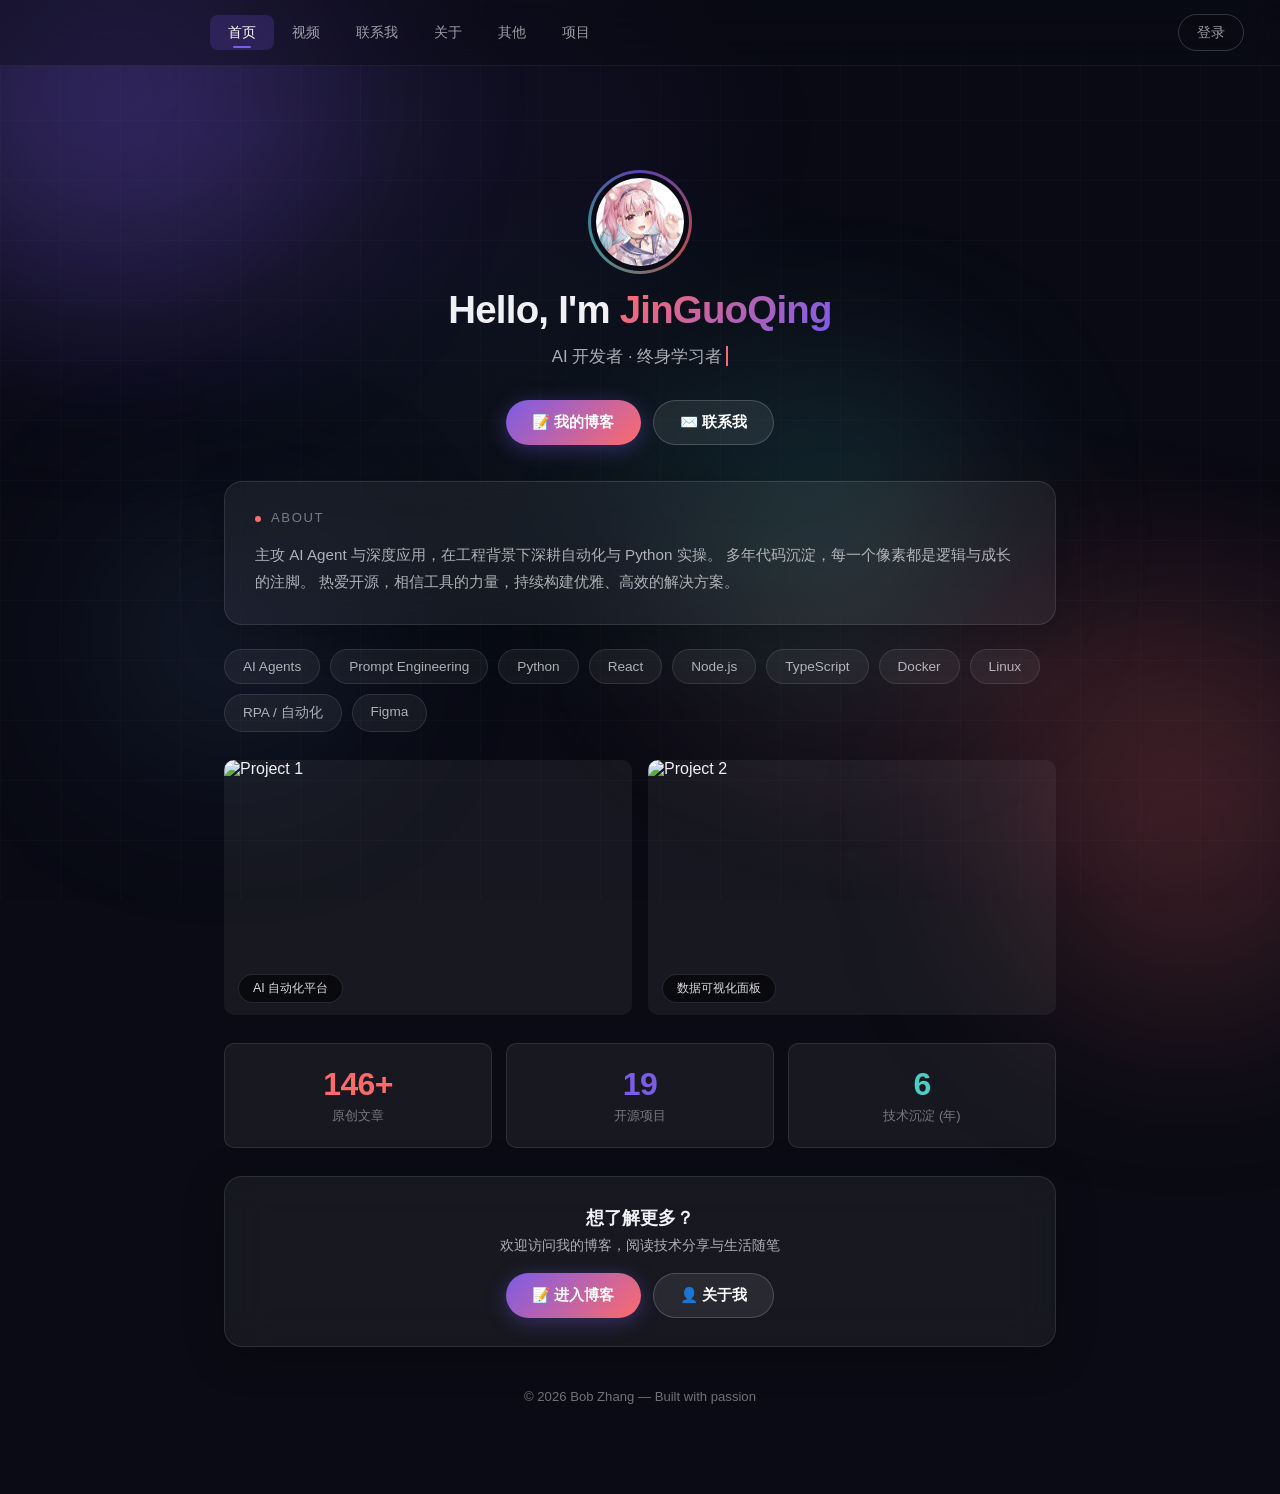
==== code.html @ 22fb8794 "Add files via upload" ====
<!DOCTYPE html>
<html lang="zh-CN">

<head>
  <meta charset="UTF-8">
  <meta name="viewport" content="width=device-width, initial-scale=1.0">
  <title>金国庆的 | 个人主页</title>
  <link rel="shortcut icon" href="favicon.ico" />
  <style>
    /* ===== Reset ===== */
    *,
    *::before,
    *::after {
      margin: 0;
      padding: 0;
      box-sizing: border-box
    }

    :root {
      --coral: #ff6b6b;
      --coral-glow: rgba(255, 107, 107, .35);
      --purple: #7c5ce7;
      --purple-glow: rgba(124, 92, 231, .35);
      --teal: #4ecdc4;
      --teal-glow: rgba(78, 205, 196, .25);
      --blue: #5b9bd5;
      --text: #f0f0f5;
      --text2: rgba(240, 240, 245, .7);
      --text3: rgba(240, 240, 245, .45);
      --glass: rgba(255, 255, 255, .055);
      --glass-hover: rgba(255, 255, 255, .09);
      --glass-border: rgba(255, 255, 255, .1);
      --radius: 18px;
      --radius-sm: 10px;
      --font: "Segoe UI", -apple-system, BlinkMacSystemFont, "PingFang SC", "Microsoft YaHei", sans-serif;
      --ease: cubic-bezier(.4, 0, .2, 1);
    }

    body {
      font-family: var(--font);
      background: #0a0b14;
      color: var(--text);
      min-height: 100vh;
      overflow-x: hidden;
      -webkit-font-smoothing: antialiased;
    }

    /* ===== Random Background Image ===== */
    #bg-image {
      position: fixed;
      inset: 0;
      z-index: -2;
      pointer-events: none;
      background-size: cover;
      background-position: center;
      background-repeat: no-repeat;
      filter: blur(8px);
      opacity: 0.4;
      transition: opacity 1.2s ease;
    }

    #bg-frost {
      position: fixed;
      inset: 0;
      z-index: -1;
      pointer-events: none;
      background: rgba(10, 11, 20, 0.55);
      backdrop-filter: blur(4px);
      -webkit-backdrop-filter: blur(4px);
    }

    /* ===== Background Layer ===== */
    .bg-layer {
      position: fixed;
      inset: 0;
      z-index: 0;
      pointer-events: none;
      background:
        radial-gradient(ellipse 80% 60% at 20% 15%, rgba(124, 92, 231, .12) 0%, transparent 55%),
        radial-gradient(ellipse 70% 50% at 80% 75%, rgba(255, 107, 107, .10) 0%, transparent 55%),
        radial-gradient(ellipse 60% 50% at 50% 50%, rgba(78, 205, 196, .06) 0%, transparent 60%);
    }

    /* Subtle grid overlay */
    .grid-overlay {
      position: fixed;
      inset: 0;
      z-index: 0;
      pointer-events: none;
      opacity: .035;
      background-image:
        linear-gradient(rgba(255, 255, 255, .5) 1px, transparent 1px),
        linear-gradient(90deg, rgba(255, 255, 255, .5) 1px, transparent 1px);
      background-size: 60px 60px;
    }

    /* ===== Floating Orbs ===== */
    .orb {
      position: fixed;
      border-radius: 50%;
      filter: blur(100px);
      pointer-events: none;
      z-index: 0;
      will-change: transform;
    }

    .orb-1 {
      width: 420px;
      height: 420px;
      background: rgba(124, 92, 231, .28);
      top: -120px;
      left: -100px;
      animation: orbFloat1 22s var(--ease) infinite;
    }

    .orb-2 {
      width: 340px;
      height: 340px;
      background: rgba(255, 107, 107, .22);
      bottom: -100px;
      right: -80px;
      animation: orbFloat2 18s var(--ease) infinite;
    }

    .orb-3 {
      width: 260px;
      height: 260px;
      background: rgba(78, 205, 196, .18);
      top: 45%;
      left: 55%;
      animation: orbFloat3 20s var(--ease) infinite;
    }

    .orb-4 {
      width: 200px;
      height: 200px;
      background: rgba(91, 155, 213, .2);
      top: 60%;
      left: 10%;
      animation: orbFloat4 16s var(--ease) infinite;
    }

    @keyframes orbFloat1 {

      0%,
      100% {
        transform: translate(0, 0) scale(1)
      }

      25% {
        transform: translate(80px, 60px) scale(1.15)
      }

      50% {
        transform: translate(30px, -30px) scale(.9)
      }

      75% {
        transform: translate(-40px, 40px) scale(1.1)
      }
    }

    @keyframes orbFloat2 {

      0%,
      100% {
        transform: translate(0, 0) scale(1)
      }

      33% {
        transform: translate(-60px, -50px) scale(1.12)
      }

      66% {
        transform: translate(40px, 30px) scale(.88)
      }
    }

    @keyframes orbFloat3 {

      0%,
      100% {
        transform: translate(0, 0) scale(1)
      }

      25% {
        transform: translate(-50px, 40px) scale(1.08)
      }

      50% {
        transform: translate(60px, -20px) scale(.92)
      }

      75% {
        transform: translate(-30px, -50px) scale(1.14)
      }
    }

    @keyframes orbFloat4 {

      0%,
      100% {
        transform: translate(0, 0) scale(1)
      }

      50% {
        transform: translate(70px, -40px) scale(1.2)
      }
    }

    /* ===== Mouse Glow ===== */
    .mouse-glow {
      position: fixed;
      z-index: 0;
      pointer-events: none;
      width: 300px;
      height: 300px;
      border-radius: 50%;
      background: radial-gradient(circle, rgba(124, 92, 231, .1) 0%, transparent 70%);
      transform: translate(-50%, -50%);
      transition: opacity .6s;
      opacity: 0;
    }

    /* ===== Navbar ===== */
    .navbar {
      position: fixed;
      top: 0;
      left: 0;
      right: 0;
      z-index: 100;
      padding: 14px 0;
      background: rgba(10, 11, 20, 0.4);
      backdrop-filter: blur(16px);
      -webkit-backdrop-filter: blur(16px);
      border-bottom: 1px solid rgba(255, 255, 255, .06);
      transition: background .35s var(--ease), box-shadow .35s var(--ease);
      opacity: 0;
      transform: translateY(-20px);
      animation: navSlideIn .7s .25s var(--ease) forwards;
    }

    .navbar.scrolled {
      background: rgba(10, 11, 20, 0.78);
      box-shadow: 0 4px 28px rgba(0, 0, 0, .3);
    }

    @keyframes navSlideIn {
      to {
        opacity: 1;
        transform: translateY(0);
      }
    }

    .navbar-inner {
      display: flex;
      align-items: center;
      gap: 0;
      max-width: 82%;
      margin-left: auto;
      margin-right: 28px;
      padding: 0 8px;
    }

    .nav-item {
      position: relative;
      padding: 8px 18px;
      font-size: .9rem;
      font-weight: 500;
      color: rgba(255, 255, 255, .6);
      text-decoration: none;
      border-radius: 8px;
      transition: color .3s, background .3s;
      white-space: nowrap;
      cursor: pointer;
      background: none;
      border: none;
      font-family: var(--font);
    }

    .nav-item:hover {
      color: #fff;
      background: rgba(255, 255, 255, .07);
    }

    .nav-item.active {
      color: #fff;
      background: rgba(124, 92, 231, .2);
    }

    .nav-item.active::after {
      content: '';
      position: absolute;
      bottom: 2px;
      left: 50%;
      transform: translateX(-50%);
      width: 18px;
      height: 2px;
      border-radius: 1px;
      background: var(--purple);
    }

    /* 登录项靠最右 */
    .nav-auth {
      --nav-motion-scale: .70;
      position: relative;
      margin-left: auto;
    }

    .nav-login {
      margin-left: 0;
      padding: 8px 18px;
      border: 1px solid rgba(255, 255, 255, .18);
      border-radius: 22px;
      display: inline-flex;
      align-items: center;
      gap: 10px;
    }

    .nav-login-avatar {
      width: 22px;
      height: 22px;
      border-radius: 50%;
      display: none;
      place-items: center;
      font-size: .72rem;
      font-weight: 700;
      color: #fff;
      background: linear-gradient(135deg, var(--purple), var(--coral));
      box-shadow: 0 4px 14px rgba(124, 92, 231, .24);
      flex-shrink: 0;
    }

    .nav-login-text {
      display: inline-block;
      max-width: 110px;
      overflow: hidden;
      text-overflow: ellipsis;
      white-space: nowrap;
    }

    .nav-auth.logged-in .nav-login-avatar {
      display: grid;
    }

    .nav-auth.logged-in .nav-login {
      border-color: rgba(124, 92, 231, .34);
      background: rgba(124, 92, 231, .12);
    }

    .nav-login:hover {
      border-color: rgba(255, 255, 255, .35);
      background: rgba(255, 255, 255, .09);
    }

    .nav-login.active {
      border-color: var(--purple);
      background: rgba(124, 92, 231, .2);
    }

    .nav-login.active::after {
      display: none;
    }

    .nav-user-menu {
      position: absolute;
      top: calc(100% + 12px);
      right: 0;
      width: 260px;
      padding: 12px;
      border-radius: 20px;
      background:
        linear-gradient(135deg, rgba(255, 255, 255, .08), rgba(255, 255, 255, .03)),
        rgba(10, 11, 20, .9);
      backdrop-filter: blur(20px);
      -webkit-backdrop-filter: blur(20px);
      border: 1px solid rgba(255, 255, 255, .10);
      box-shadow: 0 18px 44px rgba(0, 0, 0, .34);
      opacity: 0;
      visibility: hidden;
      transform: translateY(10px) scale(.97);
      transition: opacity .28s var(--ease), transform .28s var(--ease), visibility .28s var(--ease);
      pointer-events: none;
    }

    .nav-auth.menu-open .nav-user-menu {
      opacity: 1;
      visibility: visible;
      transform: translateY(0) scale(1);
      pointer-events: auto;
    }

    .nav-user-card {
      display: flex;
      align-items: center;
      gap: 12px;
      padding: 12px;
      margin-bottom: 10px;
      border-radius: 16px;
      background: rgba(255, 255, 255, .04);
      border: 1px solid rgba(255, 255, 255, .06);
    }

    .nav-user-card-avatar {
      width: 44px;
      height: 44px;
      border-radius: 14px;
      display: grid;
      place-items: center;
      font-size: .95rem;
      font-weight: 700;
      color: #fff;
      background: linear-gradient(135deg, var(--purple), var(--coral));
      box-shadow: 0 8px 20px rgba(124, 92, 231, .24);
      flex-shrink: 0;
    }

    .nav-user-card-meta {
      min-width: 0;
      display: flex;
      flex-direction: column;
      gap: 2px;
    }

    .nav-user-card-meta strong {
      font-size: .92rem;
      color: #fff;
      overflow: hidden;
      text-overflow: ellipsis;
      white-space: nowrap;
    }

    .nav-user-card-meta span {
      font-size: .76rem;
      color: var(--text3);
    }

    .nav-user-action {
      width: 100%;
      border: 1px solid rgba(255, 255, 255, .08);
      background: rgba(255, 255, 255, .04);
      color: var(--text2);
      border-radius: 14px;
      padding: 11px 12px;
      text-align: left;
      cursor: pointer;
      transition: all .26s var(--ease);
      font-family: var(--font);
      font-size: .86rem;
    }

    .nav-user-action+.nav-user-action {
      margin-top: 8px;
    }

    .nav-user-action:hover {
      background: rgba(255, 255, 255, .08);
      color: #fff;
      transform: translateY(-1px);
    }

    .nav-user-action.danger:hover {
      border-color: rgba(255, 107, 107, .24);
      box-shadow: 0 8px 18px rgba(255, 107, 107, .12);
    }

    /* 移动端导航 */
    @media (max-width: 700px) {
      .navbar-inner {
        max-width: 96%;
        margin-right: 8px;
        gap: 0;
        justify-content: flex-end;
      }

      .nav-item {
        padding: 6px 10px;
        font-size: .78rem;
        border-radius: 6px;
      }

      .nav-auth {
        margin-left: auto;
      }

      .nav-login {
        padding: 6px 12px;
        gap: 8px;
      }

      .nav-login-text {
        max-width: 72px;
      }

      .nav-user-menu {
        width: min(240px, calc(100vw - 24px));
        right: 0;
      }

      .nav-user-card-avatar {
        width: 40px;
        height: 40px;
      }
    }

    .login-overlay {
      position: fixed;
      inset: 0;
      z-index: 220;
      display: flex;
      align-items: center;
      justify-content: center;
      padding: 24px;
      background: rgba(5, 7, 18, .42);
      backdrop-filter: blur(8px);
      -webkit-backdrop-filter: blur(8px);
      opacity: 0;
      visibility: hidden;
      transition: opacity .35s var(--ease), visibility .35s var(--ease);
    }

    .login-overlay.show {
      opacity: 1;
      visibility: visible;
    }

    .login-modal {
      position: absolute;
      top: 110px;
      left: 50%;
      width: min(460px, calc(100vw - 32px));
      background:
        linear-gradient(135deg, rgba(255, 255, 255, .10), rgba(255, 255, 255, .04)),
        rgba(10, 11, 20, .72);
      backdrop-filter: blur(24px) saturate(140%);
      -webkit-backdrop-filter: blur(24px) saturate(140%);
      border: 1px solid rgba(255, 255, 255, .12);
      border-radius: 24px;
      box-shadow:
        0 28px 80px rgba(0, 0, 0, .46),
        0 0 0 1px rgba(124, 92, 231, .10),
        inset 0 1px 0 rgba(255, 255, 255, .10);
      overflow: hidden;
      transform: translate(-50%, -10px) scale(.94);
      opacity: 0;
      transition: transform .42s var(--ease), opacity .42s var(--ease), box-shadow .35s var(--ease);
      will-change: transform, left, top;
      user-select: none;
    }

    .login-overlay.show .login-modal {
      transform: translate(-50%, 0) scale(1);
      opacity: 1;
    }

    .login-modal::before,
    .login-modal::after {
      content: '';
      position: absolute;
      border-radius: 50%;
      filter: blur(34px);
      pointer-events: none;
      opacity: .75;
    }

    .login-modal::before {
      width: 150px;
      height: 150px;
      top: -50px;
      right: -30px;
      background: rgba(124, 92, 231, .20);
    }

    .login-modal::after {
      width: 120px;
      height: 120px;
      bottom: -40px;
      left: -20px;
      background: rgba(255, 107, 107, .16);
    }

    .login-modal.dragging {
      transition: none;
      box-shadow:
        0 34px 90px rgba(0, 0, 0, .56),
        0 0 0 1px rgba(124, 92, 231, .18),
        inset 0 1px 0 rgba(255, 255, 255, .12);
    }

    .login-header {
      position: relative;
      z-index: 1;
      display: flex;
      align-items: center;
      justify-content: space-between;
      gap: 14px;
      padding: 18px 20px 14px;
      cursor: move;
      border-bottom: 1px solid rgba(255, 255, 255, .07);
      background: linear-gradient(180deg, rgba(255, 255, 255, .04), rgba(255, 255, 255, 0));
    }

    .login-title-wrap {
      display: flex;
      align-items: center;
      gap: 12px;
      min-width: 0;
    }

    .login-logo {
      width: 42px;
      height: 42px;
      border-radius: 14px;
      display: grid;
      place-items: center;
      font-size: 1.1rem;
      background: linear-gradient(135deg, rgba(124, 92, 231, .95), rgba(255, 107, 107, .95));
      box-shadow: 0 8px 22px rgba(124, 92, 231, .28);
      flex-shrink: 0;
    }

    .login-title h3 {
      font-size: 1.05rem;
      font-weight: 700;
      color: var(--text);
      margin-bottom: 2px;
    }

    .login-title p {
      font-size: .78rem;
      color: var(--text3);
      letter-spacing: .02em;
    }

    .login-actions {
      display: flex;
      align-items: center;
      gap: 8px;
      flex-shrink: 0;
    }

    .login-mini,
    .login-close {
      width: 34px;
      height: 34px;
      border-radius: 12px;
      border: 1px solid rgba(255, 255, 255, .08);
      background: rgba(255, 255, 255, .05);
      color: var(--text2);
      display: grid;
      place-items: center;
      cursor: pointer;
      transition: all .28s var(--ease);
      font-size: 1rem;
    }

    .login-mini:hover,
    .login-close:hover {
      background: rgba(255, 255, 255, .10);
      color: #fff;
      transform: translateY(-1px);
    }

    .login-close:hover {
      border-color: rgba(255, 107, 107, .35);
      box-shadow: 0 0 0 4px rgba(255, 107, 107, .08);
    }

    .login-body {
      position: relative;
      z-index: 1;
      padding: 20px;
      user-select: text;
    }

    .login-tabs {
      display: grid;
      grid-template-columns: 1fr 1fr;
      gap: 8px;
      background: rgba(255, 255, 255, .04);
      padding: 6px;
      border: 1px solid rgba(255, 255, 255, .06);
      border-radius: 16px;
      margin-bottom: 18px;
    }

    .login-tab {
      border: none;
      background: transparent;
      color: var(--text3);
      padding: 11px 12px;
      border-radius: 12px;
      font-size: .9rem;
      font-weight: 600;
      cursor: pointer;
      transition: all .28s var(--ease);
      font-family: var(--font);
    }

    .login-tab:hover {
      color: var(--text);
      background: rgba(255, 255, 255, .04);
    }

    .login-tab.active {
      color: #fff;
      background: linear-gradient(135deg, rgba(124, 92, 231, .55), rgba(255, 107, 107, .42));
      box-shadow: 0 8px 18px rgba(124, 92, 231, .18);
    }

    .login-panel {
      display: none;
      animation: loginPanelIn .28s var(--ease);
    }

    .login-panel.active {
      display: block;
    }

    @keyframes loginPanelIn {
      from {
        opacity: 0;
        transform: translateY(8px);
      }

      to {
        opacity: 1;
        transform: translateY(0);
      }
    }

    .login-field {
      margin-bottom: 14px;
    }

    .login-field label {
      display: flex;
      align-items: center;
      justify-content: space-between;
      margin-bottom: 8px;
      font-size: .82rem;
      color: var(--text2);
    }

    .login-field small {
      color: var(--text3);
      font-size: .74rem;
    }

    .login-input-wrap {
      position: relative;
    }

    .login-input {
      width: 100%;
      height: 48px;
      border-radius: 14px;
      border: 1px solid rgba(255, 255, 255, .08);
      background: rgba(255, 255, 255, .05);
      color: #fff;
      padding: 0 16px;
      outline: none;
      transition: border-color .28s var(--ease), box-shadow .28s var(--ease), background .28s var(--ease), transform .28s var(--ease);
      font-size: .95rem;
    }

    .password-toggle {
      position: absolute;
      top: 50%;
      right: 10px;
      transform: translateY(-50%);
      width: 34px;
      height: 34px;
      border: 1px solid rgba(255, 255, 255, .06);
      border-radius: 10px;
      background: rgba(255, 255, 255, .04);
      color: var(--text2);
      cursor: pointer;
      transition: all .24s var(--ease);
      font-size: .92rem;
    }

    .password-toggle:hover {
      color: #fff;
      background: rgba(255, 255, 255, .08);
    }

    .password-toggle.active {
      border-color: rgba(124, 92, 231, .35);
      color: #fff;
      box-shadow: 0 0 0 4px rgba(124, 92, 231, .08);
    }

    .login-submit.is-loading,
    .verify-btn.is-loading {
      opacity: .78;
      cursor: wait;
      pointer-events: none;
    }


    .login-input:focus {
      border-color: rgba(124, 92, 231, .45);
      background: rgba(255, 255, 255, .08);
      box-shadow: 0 0 0 4px rgba(124, 92, 231, .10), 0 12px 30px rgba(124, 92, 231, .10);
      transform: translateY(-1px);
    }

    .login-field-row {
      display: grid;
      grid-template-columns: 1fr 118px;
      gap: 10px;
    }

    .verify-btn {
      height: 48px;
      border-radius: 14px;
      border: 1px solid rgba(78, 205, 196, .20);
      background: linear-gradient(135deg, rgba(78, 205, 196, .18), rgba(91, 155, 213, .12));
      color: #d9fffb;
      font-weight: 600;
      cursor: pointer;
      transition: all .28s var(--ease);
      font-family: var(--font);
    }

    .verify-btn:hover {
      transform: translateY(-1px);
      box-shadow: 0 10px 24px rgba(78, 205, 196, .14);
      border-color: rgba(78, 205, 196, .34);
    }

    .login-meta {
      display: flex;
      align-items: center;
      justify-content: space-between;
      gap: 12px;
      margin: 14px 0 18px;
      font-size: .82rem;
      color: var(--text3);
    }

    .login-check {
      display: inline-flex;
      align-items: center;
      gap: 8px;
      cursor: pointer;
      user-select: none;
    }

    .login-check input {
      accent-color: var(--purple);
    }

    .login-link {
      color: #c9c1ff;
      text-decoration: none;
      transition: color .28s var(--ease), opacity .28s var(--ease);
    }

    .login-link:hover {
      color: #fff;
      opacity: 1;
    }

    .login-submit {
      width: 100%;
      height: 50px;
      border: none;
      border-radius: 16px;
      color: #fff;
      font-size: .96rem;
      font-weight: 700;
      cursor: pointer;
      background: linear-gradient(135deg, var(--purple), var(--coral));
      box-shadow: 0 14px 34px rgba(124, 92, 231, .24);
      transition: transform .28s var(--ease), box-shadow .28s var(--ease), opacity .28s var(--ease);
      font-family: var(--font);
    }

    .login-submit:hover {
      transform: translateY(-2px);
      box-shadow: 0 20px 42px rgba(124, 92, 231, .34);
    }

    .login-submit:active {
      transform: translateY(0);
    }

    .login-footer {
      margin-top: 16px;
      display: flex;
      align-items: center;
      justify-content: center;
      gap: 8px;
      color: var(--text3);
      font-size: .78rem;
    }

    .social-dot {
      width: 8px;
      height: 8px;
      border-radius: 50%;
      background: linear-gradient(135deg, var(--teal), var(--purple));
      box-shadow: 0 0 10px rgba(124, 92, 231, .32);
    }

    .login-hint {
      margin-top: 14px;
      padding: 10px 12px;
      border-radius: 12px;
      background: rgba(255, 255, 255, .04);
      border: 1px solid rgba(255, 255, 255, .06);
      color: var(--text3);
      font-size: .76rem;
      line-height: 1.55;
    }

    .login-toast {
      position: absolute;
      left: 20px;
      right: 20px;
      bottom: 20px;
      padding: 12px 14px;
      border-radius: 14px;
      background: rgba(78, 205, 196, .14);
      border: 1px solid rgba(78, 205, 196, .20);
      color: #ddfffb;
      font-size: .82rem;
      opacity: 0;
      transform: translateY(10px);
      pointer-events: none;
      transition: opacity .28s var(--ease), transform .28s var(--ease);
    }

    .login-toast.show {
      opacity: 1;
      transform: translateY(0);
    }

    @media (max-width: 700px) {
      .login-overlay {
        padding: 16px;
      }

      .login-modal {
        width: min(430px, calc(100vw - 20px));
        top: 90px;
      }

      .login-header,
      .login-body {
        padding-left: 16px;
        padding-right: 16px;
      }

      .login-field-row {
        grid-template-columns: 1fr;
      }

      .password-toggle {
        right: 8px;
      }
    }

    .nav-auth[data-accent='coral'] .nav-login-avatar,
    .nav-auth[data-accent='coral'] .nav-user-card-avatar {
      background: linear-gradient(135deg, var(--coral), #ff9f6b);
      box-shadow: 0 6px 18px var(--coral-glow);
    }

    .nav-auth[data-accent='teal'] .nav-login-avatar,
    .nav-auth[data-accent='teal'] .nav-user-card-avatar {
      background: linear-gradient(135deg, var(--teal), var(--blue));
      box-shadow: 0 6px 18px var(--teal-glow);
    }

    .nav-login-avatar img,
    .nav-user-card-avatar img {
      width: 100%;
      height: 100%;
      object-fit: cover;
      border-radius: inherit;
      display: block;
    }

    .nav-auth.logged-in:hover .nav-login {
      transform: translateY(calc(-1px - 2px * var(--nav-motion-scale, .70)));
      box-shadow: 0 10px 24px rgba(124, 92, 231, .14);
    }

    .nav-auth.menu-open .nav-login {
      border-color: rgba(124, 92, 231, .4);
      background: rgba(124, 92, 231, .16);
    }

    .nav-user-motto {
      margin: 0 0 12px;
      padding: 10px 12px;
      border-radius: 14px;
      background: rgba(255, 255, 255, .04);
      border: 1px solid rgba(255, 255, 255, .05);
      color: var(--text2);
      font-size: .78rem;
      line-height: 1.6;
    }

    .nav-user-tags {
      display: flex;
      flex-wrap: wrap;
      gap: 8px;
      margin-bottom: 12px;
    }

    .nav-user-tag {
      display: inline-flex;
      align-items: center;
      gap: 6px;
      padding: 6px 10px;
      border-radius: 999px;
      border: 1px solid rgba(255, 255, 255, .08);
      background: rgba(255, 255, 255, .04);
      color: var(--text2);
      font-size: .74rem;
    }

    .nav-user-tag-live::before {
      content: '';
      width: 7px;
      height: 7px;
      border-radius: 50%;
      background: var(--teal);
      box-shadow: 0 0 0 4px rgba(78, 205, 196, .10);
    }

    .nav-user-actions {
      display: flex;
      flex-direction: column;
      gap: 8px;
    }

    .nav-user-action {
      margin-top: 0;
    }

    .nav-user-action-primary {
      background: linear-gradient(135deg, rgba(124, 92, 231, .26), rgba(255, 107, 107, .18));
      border-color: rgba(124, 92, 231, .24);
      color: #fff;
      box-shadow: 0 12px 28px rgba(124, 92, 231, .12);
    }

    .nav-user-action-primary:hover {
      box-shadow: 0 18px 34px rgba(124, 92, 231, .20);
    }

    .profile-overlay {
      position: fixed;
      inset: 0;
      z-index: 260;
      display: flex;
      align-items: center;
      justify-content: center;
      padding: 24px;
      background: rgba(5, 7, 18, .5);
      backdrop-filter: blur(10px);
      -webkit-backdrop-filter: blur(10px);
      opacity: 0;
      visibility: hidden;
      transition: opacity .35s var(--ease), visibility .35s var(--ease);
    }

    .profile-overlay.show {
      opacity: 1;
      visibility: visible;
    }

    .profile-modal {
      --accent-main: var(--purple);
      --accent-glow: rgba(124, 92, 231, .24);
      --motion-scale: .70;
      position: absolute;
      top: 96px;
      left: 50%;
      width: min(980px, calc(100vw - 32px));
      max-height: calc(100vh - 120px);
      overflow: hidden;
      background:
        linear-gradient(135deg, rgba(255, 255, 255, .10), rgba(255, 255, 255, .04)),
        rgba(10, 11, 20, .76);
      backdrop-filter: blur(26px) saturate(140%);
      -webkit-backdrop-filter: blur(26px) saturate(140%);
      border: 1px solid rgba(255, 255, 255, .12);
      border-radius: 28px;
      box-shadow:
        0 30px 90px rgba(0, 0, 0, .48),
        0 0 0 1px rgba(124, 92, 231, .10),
        inset 0 1px 0 rgba(255, 255, 255, .10);
      transform: translate(-50%, -10px) scale(.95);
      opacity: 0;
      transition: transform .42s var(--ease), opacity .42s var(--ease), box-shadow .35s var(--ease);
      will-change: transform, left, top;
      user-select: none;
    }

    .profile-modal::before,
    .profile-modal::after {
      content: '';
      position: absolute;
      border-radius: 50%;
      filter: blur(40px);
      opacity: .7;
      pointer-events: none;
    }

    .profile-modal::before {
      width: 180px;
      height: 180px;
      top: -60px;
      right: -30px;
      background: rgba(124, 92, 231, .20);
    }

    .profile-modal::after {
      width: 140px;
      height: 140px;
      bottom: -40px;
      left: -20px;
      background: rgba(255, 107, 107, .16);
    }

    .profile-overlay.show .profile-modal {
      transform: translate(-50%, 0) scale(1);
      opacity: 1;
    }

    .profile-modal.dragging {
      transition: none;
      box-shadow:
        0 38px 96px rgba(0, 0, 0, .56),
        0 0 0 1px rgba(124, 92, 231, .18),
        inset 0 1px 0 rgba(255, 255, 255, .12);
    }

    .profile-modal[data-accent='coral'] {
      --accent-main: var(--coral);
      --accent-glow: rgba(255, 107, 107, .26);
    }

    .profile-modal[data-accent='coral']::before {
      background: rgba(255, 107, 107, .24);
    }

    .profile-modal[data-accent='teal'] {
      --accent-main: var(--teal);
      --accent-glow: rgba(78, 205, 196, .26);
    }

    .profile-modal[data-accent='teal']::before {
      background: rgba(78, 205, 196, .24);
    }

    .profile-header {
      position: relative;
      z-index: 1;
      display: flex;
      align-items: center;
      justify-content: space-between;
      gap: 14px;
      padding: 20px 22px 16px;
      cursor: move;
      border-bottom: 1px solid rgba(255, 255, 255, .07);
      background: linear-gradient(180deg, rgba(255, 255, 255, .04), rgba(255, 255, 255, 0));
    }

    .profile-title-wrap {
      display: flex;
      align-items: center;
      gap: 12px;
      min-width: 0;
    }

    .profile-logo {
      width: 44px;
      height: 44px;
      border-radius: 16px;
      display: grid;
      place-items: center;
      font-size: 1.12rem;
      background: linear-gradient(135deg, var(--accent-main), var(--coral));
      box-shadow: 0 10px 26px var(--accent-glow);
      flex-shrink: 0;
    }

    .profile-title h3 {
      font-size: 1.08rem;
      font-weight: 700;
      color: #fff;
      margin-bottom: 2px;
    }

    .profile-title p {
      font-size: .78rem;
      color: var(--text3);
      letter-spacing: .02em;
    }

    .profile-actions-top {
      display: flex;
      align-items: center;
      gap: 8px;
    }

    .profile-top-btn {
      width: 36px;
      height: 36px;
      border-radius: 12px;
      border: 1px solid rgba(255, 255, 255, .08);
      background: rgba(255, 255, 255, .05);
      color: var(--text2);
      display: grid;
      place-items: center;
      cursor: pointer;
      transition: all .28s var(--ease);
      font-size: 1rem;
    }

    .profile-top-btn:hover {
      background: rgba(255, 255, 255, .10);
      color: #fff;
      transform: translateY(-1px);
    }

    .profile-top-btn-close:hover {
      border-color: rgba(255, 107, 107, .35);
      box-shadow: 0 0 0 4px rgba(255, 107, 107, .08);
    }

    .profile-body {
      position: relative;
      z-index: 1;
      display: grid;
      grid-template-columns: 290px minmax(0, 1fr);
      gap: 18px;
      padding: 22px;
      max-height: calc(100vh - 220px);
      overflow: auto;
    }

    .profile-sidebar {
      display: flex;
      flex-direction: column;
      gap: 14px;
    }

    .profile-hero-card {
      padding: 22px 20px;
      transition: transform .35s var(--ease), box-shadow .35s var(--ease), border-color .35s var(--ease);
    }

    .profile-hero-card:hover {
      transform: translateY(calc(-2px - 3px * var(--motion-scale, .70)));
      box-shadow: 0 16px 44px rgba(0, 0, 0, .34);
      border-color: rgba(255, 255, 255, .14);
    }

    .profile-avatar-stage {
      position: relative;
      width: 110px;
      height: 110px;
      margin: 0 auto 16px;
    }

    .profile-avatar-ring {
      position: absolute;
      inset: -8px;
      border-radius: 50%;
      background: conic-gradient(from 0deg, var(--accent-main), var(--coral), var(--teal), var(--accent-main));
      animation: ringSpin 8s linear infinite;
      opacity: .78;
    }

    .profile-avatar-ring::after {
      content: '';
      position: absolute;
      inset: 4px;
      border-radius: 50%;
      background: rgba(10, 11, 20, .82);
    }

    .profile-avatar-core {
      position: absolute;
      inset: 0;
      border-radius: 50%;
      display: grid;
      place-items: center;
      overflow: hidden;
      font-size: 1.8rem;
      font-weight: 800;
      color: #fff;
      background: linear-gradient(135deg, var(--accent-main), var(--coral));
      box-shadow: 0 18px 36px var(--accent-glow);
    }

    .profile-avatar-core.avatar-soft {
      background: radial-gradient(circle at 30% 30%, #fff, rgba(255, 255, 255, .4) 16%, var(--accent-main) 18%, rgba(91, 155, 213, .85) 100%);
      color: rgba(10, 11, 20, .84);
    }

    .profile-avatar-core.avatar-neon {
      background: linear-gradient(135deg, rgba(10, 11, 20, .8), rgba(36, 18, 72, .96));
      border: 1px solid rgba(255, 255, 255, .14);
      box-shadow: 0 0 0 2px rgba(124, 92, 231, .10), 0 0 28px var(--accent-glow), inset 0 0 20px rgba(255, 255, 255, .08);
      text-shadow: 0 0 18px rgba(255, 255, 255, .45);
    }

    .profile-avatar-core.avatar-mono {
      background: linear-gradient(135deg, rgba(255, 255, 255, .18), rgba(255, 255, 255, .04));
      border: 1px solid rgba(255, 255, 255, .16);
      color: #fff;
      box-shadow: 0 16px 30px rgba(255, 255, 255, .08);
    }

    .profile-avatar-core img {
      width: 100%;
      height: 100%;
      object-fit: cover;
      display: block;
    }

    .profile-hero-name {
      display: block;
      text-align: center;
      font-size: 1.12rem;
      color: #fff;
      margin-bottom: 6px;
    }

    .profile-hero-role {
      text-align: center;
      font-size: .88rem;
      color: var(--text2);
      margin-bottom: 10px;
    }

    .profile-hero-bio {
      color: var(--text2);
      font-size: .82rem;
      line-height: 1.65;
      text-align: center;
      margin-bottom: 14px;
      min-height: 54px;
    }

    .profile-hero-tags {
      display: flex;
      justify-content: center;
      flex-wrap: wrap;
      gap: 8px;
    }

    .profile-chip {
      display: inline-flex;
      align-items: center;
      gap: 6px;
      padding: 6px 12px;
      border-radius: 999px;
      border: 1px solid rgba(255, 255, 255, .08);
      background: rgba(255, 255, 255, .05);
      color: var(--text2);
      font-size: .76rem;
    }

    .profile-chip-live::before {
      content: '';
      width: 7px;
      height: 7px;
      border-radius: 50%;
      background: var(--teal);
      box-shadow: 0 0 0 4px rgba(78, 205, 196, .10);
    }

    .profile-sidebar-note {
      padding: 14px 16px;
      border-radius: 16px;
      border: 1px solid rgba(255, 255, 255, .06);
      background: rgba(255, 255, 255, .04);
      color: var(--text3);
      font-size: .76rem;
      line-height: 1.65;
    }

    .profile-main {
      min-width: 0;
    }

    .profile-tabs {
      display: grid;
      grid-template-columns: repeat(4, 1fr);
      gap: 8px;
      background: rgba(255, 255, 255, .04);
      padding: 6px;
      border: 1px solid rgba(255, 255, 255, .06);
      border-radius: 18px;
      margin-bottom: 18px;
    }

    .profile-tab {
      border: none;
      background: transparent;
      color: var(--text3);
      padding: 11px 12px;
      border-radius: 12px;
      font-size: .88rem;
      font-weight: 600;
      cursor: pointer;
      transition: all .28s var(--ease);
      font-family: var(--font);
    }

    .profile-tab:hover {
      color: #fff;
      background: rgba(255, 255, 255, .04);
    }

    .profile-tab.active {
      color: #fff;
      background: linear-gradient(135deg, var(--accent-main), rgba(255, 107, 107, .42));
      box-shadow: 0 10px 22px var(--accent-glow);
    }

    .profile-panel {
      display: none;
      animation: loginPanelIn .28s var(--ease);
      padding: 4px 2px 2px;
    }

    .profile-panel.active {
      display: block;
    }

    .profile-section-grid {
      display: grid;
      grid-template-columns: 1fr 1fr;
      gap: 14px;
    }

    .profile-field {
      margin-bottom: 14px;
    }

    .profile-field label {
      display: flex;
      align-items: center;
      justify-content: space-between;
      margin-bottom: 8px;
      font-size: .82rem;
      color: var(--text2);
    }

    .profile-field small {
      color: var(--text3);
      font-size: .74rem;
    }

    .profile-input,
    .profile-textarea,
    .profile-range {
      width: 100%;
    }

    .profile-input,
    .profile-textarea {
      border-radius: 14px;
      border: 1px solid rgba(255, 255, 255, .08);
      background: rgba(255, 255, 255, .05);
      color: #fff;
      padding: 0 16px;
      outline: none;
      transition: border-color .28s var(--ease), box-shadow .28s var(--ease), background .28s var(--ease), transform .28s var(--ease);
      font-size: .95rem;
      font-family: var(--font);
    }

    .profile-input {
      height: 48px;
    }

    .profile-textarea {
      min-height: 112px;
      resize: vertical;
      padding-top: 14px;
      padding-bottom: 14px;
      line-height: 1.65;
    }

    .profile-input:focus,
    .profile-textarea:focus {
      border-color: var(--accent-main);
      background: rgba(255, 255, 255, .08);
      box-shadow: 0 0 0 4px rgba(124, 92, 231, .10), 0 12px 30px rgba(124, 92, 231, .10);
      transform: translateY(-1px);
    }

    .profile-modal[data-accent='coral'] .profile-input:focus,
    .profile-modal[data-accent='coral'] .profile-textarea:focus {
      box-shadow: 0 0 0 4px rgba(255, 107, 107, .10), 0 12px 30px rgba(255, 107, 107, .10);
    }

    .profile-modal[data-accent='teal'] .profile-input:focus,
    .profile-modal[data-accent='teal'] .profile-textarea:focus {
      box-shadow: 0 0 0 4px rgba(78, 205, 196, .10), 0 12px 30px rgba(78, 205, 196, .10);
    }

    .profile-inline-actions {
      display: flex;
      justify-content: flex-end;
      margin-top: 4px;
    }

    .profile-cta-btn {
      position: relative;
      overflow: hidden;
      border: 1px solid rgba(255, 255, 255, .10);
      border-radius: 16px;
      padding: 12px 18px;
      font-family: var(--font);
      font-size: .9rem;
      font-weight: 700;
      color: #fff;
      background: rgba(255, 255, 255, .06);
      cursor: pointer;
      transition: transform .28s var(--ease), box-shadow .28s var(--ease), background .28s var(--ease), border-color .28s var(--ease), opacity .28s var(--ease);
    }

    .profile-cta-btn:hover {
      transform: translateY(-2px);
    }

    .profile-cta-primary {
      background: linear-gradient(135deg, var(--accent-main), var(--coral));
      border-color: transparent;
      box-shadow: 0 14px 34px var(--accent-glow);
    }

    .profile-cta-primary:hover {
      box-shadow: 0 20px 44px var(--accent-glow);
    }

    .profile-cta-ghost:hover {
      background: rgba(255, 255, 255, .10);
      border-color: rgba(255, 255, 255, .16);
    }

    .profile-cta-danger {
      background: linear-gradient(135deg, rgba(255, 107, 107, .24), rgba(255, 107, 107, .12));
      border-color: rgba(255, 107, 107, .26);
    }

    .profile-cta-danger:hover {
      box-shadow: 0 16px 34px rgba(255, 107, 107, .16);
    }

    .profile-cta-btn.is-loading {
      opacity: .8;
      pointer-events: none;
      cursor: wait;
    }

    .avatar-style-grid {
      display: grid;
      grid-template-columns: repeat(4, 1fr);
      gap: 12px;
    }

    .avatar-style-card {
      border: 1px solid rgba(255, 255, 255, .08);
      border-radius: 18px;
      background: rgba(255, 255, 255, .05);
      min-height: 126px;
      color: #fff;
      display: flex;
      flex-direction: column;
      align-items: center;
      justify-content: center;
      gap: 12px;
      cursor: pointer;
      transition: all .32s var(--ease);
      font-family: var(--font);
    }

    .avatar-style-card span {
      font-size: .78rem;
      color: var(--text3);
    }

    .avatar-style-card strong {
      width: 54px;
      height: 54px;
      border-radius: 18px;
      display: grid;
      place-items: center;
      font-size: 1rem;
      background: linear-gradient(135deg, var(--accent-main), var(--coral));
      box-shadow: 0 10px 20px var(--accent-glow);
    }

    .avatar-style-card[data-avatar-mode='soft'] strong {
      background: radial-gradient(circle at 30% 30%, #fff, rgba(255, 255, 255, .4) 16%, var(--accent-main) 18%, rgba(91, 155, 213, .85) 100%);
      color: rgba(10, 11, 20, .84);
    }

    .avatar-style-card[data-avatar-mode='neon'] strong {
      background: linear-gradient(135deg, rgba(10, 11, 20, .8), rgba(36, 18, 72, .96));
      border: 1px solid rgba(255, 255, 255, .14);
      text-shadow: 0 0 14px rgba(255, 255, 255, .45);
    }

    .avatar-style-card[data-avatar-mode='mono'] strong {
      background: linear-gradient(135deg, rgba(255, 255, 255, .18), rgba(255, 255, 255, .04));
      border: 1px solid rgba(255, 255, 255, .16);
    }

    .avatar-style-card:hover,
    .avatar-style-card.active {
      transform: translateY(calc(-2px - 3px * var(--motion-scale, .70)));
      border-color: var(--accent-main);
      box-shadow: 0 14px 34px var(--accent-glow);
      background: rgba(255, 255, 255, .08);
    }

    .profile-upload {
      display: flex;
      align-items: center;
      justify-content: space-between;
      gap: 12px;
      min-height: 56px;
      padding: 0 16px;
      border-radius: 14px;
      border: 1px dashed rgba(255, 255, 255, .16);
      background: rgba(255, 255, 255, .04);
      cursor: pointer;
      transition: all .28s var(--ease);
    }

    .profile-upload:hover {
      border-color: var(--accent-main);
      background: rgba(255, 255, 255, .07);
    }

    .profile-upload span {
      color: #fff;
      font-weight: 600;
    }

    .profile-upload small {
      color: var(--text3);
      font-size: .74rem;
    }

    .theme-swatch-row {
      display: grid;
      grid-template-columns: repeat(3, 1fr);
      gap: 12px;
    }

    .theme-swatch {
      border: 1px solid rgba(255, 255, 255, .08);
      border-radius: 18px;
      background: rgba(255, 255, 255, .05);
      padding: 14px 14px 12px;
      color: #fff;
      cursor: pointer;
      display: flex;
      flex-direction: column;
      gap: 10px;
      transition: all .32s var(--ease);
      font-family: var(--font);
      text-align: left;
    }

    .theme-swatch span {
      width: 100%;
      height: 46px;
      border-radius: 14px;
      display: block;
    }

    .theme-swatch strong {
      font-size: .84rem;
      font-weight: 600;
    }

    .theme-swatch[data-theme-accent='purple'] span {
      background: linear-gradient(135deg, var(--purple), var(--coral));
      box-shadow: 0 10px 22px var(--purple-glow);
    }

    .theme-swatch[data-theme-accent='coral'] span {
      background: linear-gradient(135deg, var(--coral), #ff9f6b);
      box-shadow: 0 10px 22px var(--coral-glow);
    }

    .theme-swatch[data-theme-accent='teal'] span {
      background: linear-gradient(135deg, var(--teal), var(--blue));
      box-shadow: 0 10px 22px var(--teal-glow);
    }

    .theme-swatch:hover,
    .theme-swatch.active {
      transform: translateY(calc(-2px - 3px * var(--motion-scale, .70)));
      border-color: var(--accent-main);
      box-shadow: 0 14px 34px var(--accent-glow);
      background: rgba(255, 255, 255, .08);
    }

    .profile-range {
      accent-color: var(--accent-main);
    }

    .profile-range-meta {
      display: flex;
      align-items: center;
      justify-content: space-between;
      margin-top: 8px;
      font-size: .78rem;
      color: var(--text3);
    }

    .profile-range-meta strong {
      color: #fff;
      font-size: .84rem;
    }

    .profile-security-card {
      display: flex;
      align-items: center;
      justify-content: space-between;
      gap: 16px;
      padding: 16px 18px;
      border-radius: 18px;
      border: 1px solid rgba(255, 255, 255, .08);
      background: rgba(255, 255, 255, .05);
      margin-bottom: 12px;
      transition: transform .28s var(--ease), box-shadow .28s var(--ease), border-color .28s var(--ease);
    }

    .profile-security-card:hover {
      transform: translateY(-2px);
      box-shadow: 0 16px 34px rgba(0, 0, 0, .18);
    }

    .profile-security-card strong {
      display: block;
      color: #fff;
      margin-bottom: 5px;
      font-size: .92rem;
    }

    .profile-security-card p {
      color: var(--text3);
      font-size: .78rem;
      line-height: 1.6;
    }

    .profile-security-card.danger {
      border-color: rgba(255, 107, 107, .16);
      background: linear-gradient(135deg, rgba(255, 107, 107, .08), rgba(255, 255, 255, .04));
    }

    .profile-toast {
      position: absolute;
      left: 22px;
      right: 22px;
      bottom: 22px;
      padding: 12px 14px;
      border-radius: 14px;
      background: rgba(78, 205, 196, .14);
      border: 1px solid rgba(78, 205, 196, .20);
      color: #ddfffb;
      font-size: .82rem;
      opacity: 0;
      transform: translateY(10px);
      pointer-events: none;
      transition: opacity .28s var(--ease), transform .28s var(--ease);
    }

    .profile-toast.show {
      opacity: 1;
      transform: translateY(0);
    }

    @media (max-width: 900px) {
      .profile-body {
        grid-template-columns: 1fr;
      }

      .avatar-style-grid {
        grid-template-columns: repeat(2, 1fr);
      }

      .profile-tabs {
        grid-template-columns: repeat(2, 1fr);
      }
    }

    @media (max-width: 700px) {
      .nav-user-menu {
        width: min(280px, calc(100vw - 24px));
      }

      .profile-overlay {
        padding: 14px;
      }

      .profile-modal {
        width: min(94vw, calc(100vw - 12px));
        top: 74px;
        max-height: calc(100vh - 90px);
      }

      .profile-header,
      .profile-body {
        padding-left: 16px;
        padding-right: 16px;
      }

      .profile-section-grid,
      .theme-swatch-row,
      .profile-tabs,
      .avatar-style-grid {
        grid-template-columns: 1fr;
      }

      .profile-security-card {
        flex-direction: column;
        align-items: flex-start;
      }

      .profile-inline-actions {
        justify-content: stretch;
      }

      .profile-inline-actions .profile-cta-btn {
        width: 100%;
      }
    }

    @media (prefers-reduced-motion: reduce) {

      .profile-modal,
      .profile-panel,
      .nav-user-menu,
      .profile-hero-card,
      .avatar-style-card,
      .theme-swatch,
      .profile-cta-btn {
        transition: none;
        animation: none;
      }
    }


    .profile-theme-flash {
      position: absolute;
      inset: -10%;
      background: radial-gradient(circle at var(--flash-x, 50%) var(--flash-y, 50%), color-mix(in srgb, var(--accent-main) 42%, white 0%) 0%, rgba(255, 255, 255, .12) 14%, rgba(255, 255, 255, 0) 58%);
      opacity: 0;
      pointer-events: none;
      transform: scale(.88);
      transition: opacity .42s var(--ease), transform .52s var(--ease);
      mix-blend-mode: screen;
      filter: blur(8px);
    }

    .profile-theme-flash.is-active {
      opacity: .95;
      transform: scale(1.05);
    }

    .profile-hero-card,
    .avatar-style-card,
    .theme-swatch,
    .profile-security-card {
      position: relative;
      transform-style: preserve-3d;
      will-change: transform, box-shadow;
      overflow: hidden;
    }

    .profile-hero-card::after,
    .avatar-style-card::after,
    .theme-swatch::after,
    .profile-security-card::after {
      content: '';
      position: absolute;
      inset: -30%;
      background: radial-gradient(circle at var(--sheen-x, 50%) var(--sheen-y, 50%), rgba(255, 255, 255, .26), rgba(255, 255, 255, .08) 18%, rgba(255, 255, 255, 0) 56%);
      opacity: 0;
      pointer-events: none;
      transition: opacity .28s var(--ease);
      transform: translateZ(24px);
      mix-blend-mode: screen;
    }

    .profile-hero-card.is-tilting::after,
    .avatar-style-card.is-tilting::after,
    .theme-swatch.is-tilting::after,
    .profile-security-card.is-tilting::after {
      opacity: calc(.18 + .52 * var(--motion-scale, .70));
    }

    .profile-hero-card>*,
    .avatar-style-card>*,
    .theme-swatch>*,
    .profile-security-card>* {
      position: relative;
      z-index: 1;
    }

    .profile-hero-card .profile-avatar-stage,
    .avatar-style-card strong,
    .theme-swatch span {
      transform: translateZ(28px);
    }

    .profile-upload-note {
      margin-top: 12px;
      padding: 10px 12px;
      border-radius: 12px;
      background: rgba(255, 255, 255, .04);
      border: 1px solid rgba(255, 255, 255, .06);
      color: var(--text3);
      font-size: .75rem;
      line-height: 1.6;
    }

    .avatar-cropper-overlay {
      position: fixed;
      inset: 0;
      z-index: 320;
      display: flex;
      align-items: center;
      justify-content: center;
      padding: 20px;
      background: rgba(5, 7, 18, .58);
      backdrop-filter: blur(10px);
      -webkit-backdrop-filter: blur(10px);
      opacity: 0;
      visibility: hidden;
      transition: opacity .35s var(--ease), visibility .35s var(--ease);
    }

    .avatar-cropper-overlay.show {
      opacity: 1;
      visibility: visible;
    }

    .avatar-cropper-modal {
      width: min(900px, calc(100vw - 28px));
      background:
        linear-gradient(135deg, rgba(255, 255, 255, .10), rgba(255, 255, 255, .04)),
        rgba(10, 11, 20, .82);
      border: 1px solid rgba(255, 255, 255, .12);
      border-radius: 28px;
      box-shadow: 0 34px 88px rgba(0, 0, 0, .48);
      backdrop-filter: blur(28px) saturate(140%);
      -webkit-backdrop-filter: blur(28px) saturate(140%);
      overflow: hidden;
      transform: translateY(14px) scale(.96);
      opacity: 0;
      transition: transform .42s var(--ease), opacity .42s var(--ease);
    }

    .avatar-cropper-overlay.show .avatar-cropper-modal {
      transform: translateY(0) scale(1);
      opacity: 1;
    }

    .avatar-cropper-header {
      display: flex;
      align-items: center;
      justify-content: space-between;
      gap: 14px;
      padding: 20px 22px 14px;
      border-bottom: 1px solid rgba(255, 255, 255, .07);
      background: linear-gradient(180deg, rgba(255, 255, 255, .04), rgba(255, 255, 255, 0));
    }

    .avatar-cropper-header h3 {
      color: #fff;
      font-size: 1.05rem;
      margin-bottom: 4px;
    }

    .avatar-cropper-header p {
      color: var(--text3);
      font-size: .78rem;
    }

    .avatar-cropper-close {
      width: 36px;
      height: 36px;
      border-radius: 12px;
      border: 1px solid rgba(255, 255, 255, .08);
      background: rgba(255, 255, 255, .05);
      color: var(--text2);
      cursor: pointer;
      transition: all .28s var(--ease);
      font-size: 1rem;
    }

    .avatar-cropper-close:hover {
      background: rgba(255, 255, 255, .10);
      color: #fff;
    }

    .avatar-cropper-body {
      display: grid;
      grid-template-columns: minmax(0, 1fr) 230px;
      gap: 18px;
      padding: 20px 22px 12px;
    }

    .avatar-cropper-stage {
      position: relative;
      aspect-ratio: 1 / 1;
      border-radius: 24px;
      background: radial-gradient(circle at top, rgba(255, 255, 255, .06), rgba(255, 255, 255, .02));
      border: 1px solid rgba(255, 255, 255, .08);
      overflow: hidden;
      touch-action: none;
      cursor: grab;
    }

    .avatar-cropper-stage.is-dragging {
      cursor: grabbing;
    }

    .avatar-cropper-canvas {
      width: 100%;
      height: 100%;
      display: block;
    }

    .avatar-cropper-mask {
      position: absolute;
      inset: 0;
      background:
        radial-gradient(circle at center, transparent 0 31%, rgba(10, 11, 20, .22) 31.5%, rgba(10, 11, 20, .70) 32%, rgba(10, 11, 20, .78) 100%);
      pointer-events: none;
    }

    .avatar-cropper-mask::after {
      content: '';
      position: absolute;
      top: 50%;
      left: 50%;
      width: 64%;
      height: 64%;
      transform: translate(-50%, -50%);
      border-radius: 50%;
      border: 2px solid rgba(255, 255, 255, .85);
      box-shadow: 0 0 0 999px rgba(0, 0, 0, .02);
    }

    .avatar-cropper-side {
      display: flex;
      flex-direction: column;
      gap: 14px;
    }

    .avatar-cropper-preview-wrap,
    .avatar-cropper-field,
    .avatar-cropper-tip {
      border-radius: 18px;
      border: 1px solid rgba(255, 255, 255, .08);
      background: rgba(255, 255, 255, .05);
      padding: 14px;
    }

    .avatar-cropper-preview-wrap span,
    .avatar-cropper-field label {
      display: block;
      color: var(--text2);
      font-size: .82rem;
      margin-bottom: 10px;
    }

    .avatar-cropper-preview {
      width: 120px;
      height: 120px;
      margin: 0 auto;
      border-radius: 50%;
      overflow: hidden;
      border: 2px solid rgba(255, 255, 255, .14);
      box-shadow: 0 18px 36px rgba(0, 0, 0, .26);
      background: linear-gradient(135deg, rgba(255, 255, 255, .16), rgba(255, 255, 255, .04));
    }

    .avatar-cropper-preview img {
      width: 100%;
      height: 100%;
      object-fit: cover;
      display: block;
    }

    .avatar-cropper-range {
      width: 100%;
      accent-color: var(--accent-main);
    }

    .avatar-cropper-tip {
      color: var(--text3);
      font-size: .76rem;
      line-height: 1.65;
    }

    .avatar-cropper-actions {
      display: flex;
      justify-content: flex-end;
      gap: 10px;
      padding: 0 22px 20px;
    }

    @media (max-width: 860px) {
      .avatar-cropper-body {
        grid-template-columns: 1fr;
      }
    }

    @media (max-width: 700px) {
      .avatar-cropper-overlay {
        padding: 14px;
      }

      .avatar-cropper-modal {
        width: min(96vw, calc(100vw - 8px));
      }

      .avatar-cropper-header,
      .avatar-cropper-body,
      .avatar-cropper-actions {
        padding-left: 16px;
        padding-right: 16px;
      }

      .avatar-cropper-actions {
        flex-direction: column;
      }

      .avatar-cropper-actions .profile-cta-btn {
        width: 100%;
      }
    }

    @media (prefers-reduced-motion: reduce) {

      .profile-theme-flash,
      .avatar-cropper-modal {
        transition: none;
      }
    }

    /* ===== Main Layout ===== */

    .page {
      position: relative;
      z-index: 1;
      max-width: 880px;
      margin: 0 auto;
      padding: 100px 24px 80px;
    }

    /* ===== Entrance Animation Classes ===== */
    .reveal {
      opacity: 0;
      transform: translateY(32px);
      transition: opacity .7s var(--ease), transform .7s var(--ease);
    }

    .reveal.visible {
      opacity: 1;
      transform: translateY(0);
    }

    .reveal-left {
      opacity: 0;
      transform: translateX(-40px);
      transition: opacity .7s var(--ease), transform .7s var(--ease);
    }

    .reveal-left.visible {
      opacity: 1;
      transform: translateX(0);
    }

    .reveal-right {
      opacity: 0;
      transform: translateX(40px);
      transition: opacity .7s var(--ease), transform .7s var(--ease);
    }

    .reveal-right.visible {
      opacity: 1;
      transform: translateX(0);
    }

    .reveal-scale {
      opacity: 0;
      transform: scale(.88);
      transition: opacity .6s var(--ease), transform .6s var(--ease);
    }

    .reveal-scale.visible {
      opacity: 1;
      transform: scale(1);
    }

    /* Cascade delays */
    .d1 {
      transition-delay: .05s
    }

    .d2 {
      transition-delay: .12s
    }

    .d3 {
      transition-delay: .19s
    }

    .d4 {
      transition-delay: .26s
    }

    .d5 {
      transition-delay: .33s
    }

    .d6 {
      transition-delay: .40s
    }

    .d7 {
      transition-delay: .47s
    }

    .d8 {
      transition-delay: .54s
    }

    /* ===== Glass Card ===== */
    .glass {
      background: var(--glass);
      backdrop-filter: blur(20px);
      -webkit-backdrop-filter: blur(20px);
      border: 1px solid var(--glass-border);
      border-radius: var(--radius);
      box-shadow: 0 8px 40px rgba(0, 0, 0, .25);
    }

    /* ===== Hero ===== */
    .hero {
      padding: 78px 0 36px;
      text-align: center;
    }

    .avatar-wrap {
      position: relative;
      display: inline-block;
      margin-bottom: 22px;
    }

    .avatar-ring {
      position: absolute;
      inset: -8px;
      border-radius: 50%;
      background: conic-gradient(from 0deg, var(--purple), var(--coral), var(--teal), var(--purple));
      animation: ringSpin 6s linear infinite;
      opacity: .7;
    }

    .avatar-ring::after {
      content: '';
      position: absolute;
      inset: 3px;
      border-radius: 50%;
      background: #0a0b14;
    }

    @keyframes ringSpin {
      to {
        transform: rotate(360deg)
      }
    }

    .avatar-inner {
      position: relative;
      z-index: 1;
      width: 88px;
      height: 88px;
      border-radius: 50%;
      overflow: hidden;
      background: linear-gradient(135deg, #667eea, #764ba2);
    }

    .avatar-inner img {
      width: 100%;
      height: 100%;
      object-fit: cover;
      display: block;
    }

    .hero h1 {
      font-size: 2.4rem;
      font-weight: 700;
      letter-spacing: -.02em;
      margin-bottom: 8px;
    }

    .hero h1 .gradient {
      background: linear-gradient(135deg, var(--coral), var(--purple), var(--teal));
      background-size: 200% 200%;
      -webkit-background-clip: text;
      -webkit-text-fill-color: transparent;
      background-clip: text;
      animation: gradShift 5s ease-in-out infinite;
    }

    @keyframes gradShift {

      0%,
      100% {
        background-position: 0% 50%
      }

      50% {
        background-position: 100% 50%
      }
    }

    .hero .tagline-wrap {
      min-height: 32px;
      display: flex;
      align-items: center;
      justify-content: center;
      gap: 4px;
      font-size: 1.05rem;
      color: var(--text2);
      margin-bottom: 28px;
    }

    .hero .cursor-blink {
      display: inline-block;
      width: 2px;
      height: 1.2em;
      background: var(--coral);
      animation: blink .8s step-end infinite;
      vertical-align: text-bottom;
    }

    @keyframes blink {
      50% {
        opacity: 0
      }
    }

    .hero-btns {
      display: flex;
      gap: 12px;
      justify-content: center;
      flex-wrap: wrap
    }

    /* ===== Buttons ===== */
    .btn {
      display: inline-flex;
      align-items: center;
      gap: 6px;
      padding: 12px 26px;
      border-radius: 28px;
      font-size: .92rem;
      font-weight: 600;
      border: none;
      cursor: pointer;
      color: #fff;
      text-decoration: none;
      transition: all .3s var(--ease);
      position: relative;
      overflow: hidden;
      font-family: var(--font);
    }

    .btn-ripple {
      position: absolute;
      border-radius: 50%;
      background: rgba(255, 255, 255, .35);
      transform: scale(0);
      animation: ripple .6s ease-out;
      pointer-events: none;
    }

    @keyframes ripple {
      to {
        transform: scale(4);
        opacity: 0
      }
    }

    .btn-primary {
      background: linear-gradient(135deg, var(--purple), var(--coral));
      box-shadow: 0 4px 20px var(--purple-glow);
    }

    .btn-primary:hover {
      transform: translateY(-2px);
      box-shadow: 0 6px 28px var(--purple-glow), 0 0 0 4px rgba(124, 92, 231, .15);
    }

    .btn-outline {
      background: rgba(255, 255, 255, .08);
      border: 1px solid rgba(255, 255, 255, .18);
    }

    .btn-outline:hover {
      background: rgba(255, 255, 255, .16);
      border-color: rgba(255, 255, 255, .3);
      transform: translateY(-2px);
    }

    /* ===== Section Title ===== */
    .sec-title {
      font-size: .82rem;
      text-transform: uppercase;
      letter-spacing: .12em;
      color: var(--text3);
      margin-bottom: 16px;
    }

    .sec-title::before {
      content: '';
      display: inline-block;
      width: 6px;
      height: 6px;
      border-radius: 50%;
      background: var(--coral);
      margin-right: 10px;
      vertical-align: middle;
    }

    /* ===== About Card ===== */
    .about-card {
      padding: 28px 30px;
      margin-bottom: 24px
    }

    .about-card p {
      color: var(--text2);
      line-height: 1.8;
      font-size: .95rem
    }

    /* ===== Skills Row ===== */
    .skills-row {
      display: flex;
      flex-wrap: wrap;
      gap: 10px;
      margin-bottom: 28px
    }

    .skill-badge {
      padding: 9px 18px;
      border-radius: 24px;
      font-size: .85rem;
      font-weight: 500;
      background: var(--glass);
      border: 1px solid var(--glass-border);
      color: var(--text2);
      cursor: default;
      transition: all .35s var(--ease);
    }

    .skill-badge:hover {
      transform: translateY(-3px);
      border-color: var(--purple);
      box-shadow: 0 6px 20px var(--purple-glow);
      color: #fff;
      background: var(--glass-hover);
    }

    /* ===== Gallery ===== */
    .gallery-grid {
      display: grid;
      grid-template-columns: 1fr 1fr;
      gap: 16px;
      margin-bottom: 28px
    }

    .gallery-card {
      position: relative;
      border-radius: var(--radius-sm);
      overflow: hidden;
      aspect-ratio: 16/10;
      background: var(--glass);
      cursor: pointer;
      transition: transform .45s var(--ease), box-shadow .45s var(--ease);
      transform-style: preserve-3d;
      perspective: 800px;
    }

    .gallery-card img {
      width: 100%;
      height: 100%;
      object-fit: cover;
      display: block;
      transition: transform .45s var(--ease);
    }

    .gallery-card:hover {
      box-shadow: 0 12px 40px rgba(0, 0, 0, .4)
    }

    .gallery-card:hover img {
      transform: scale(1.06)
    }

    .gallery-card .gallery-label {
      position: absolute;
      bottom: 12px;
      left: 14px;
      background: rgba(0, 0, 0, .55);
      backdrop-filter: blur(8px);
      padding: 5px 14px;
      border-radius: 16px;
      font-size: .78rem;
      color: rgba(255, 255, 255, .85);
      border: 1px solid rgba(255, 255, 255, .12);
    }

    /* ===== Stats Row ===== */
    .stats-row {
      display: grid;
      grid-template-columns: repeat(3, 1fr);
      gap: 14px;
      margin-bottom: 28px;
    }

    .stat-card {
      background: var(--glass);
      border: 1px solid var(--glass-border);
      border-radius: var(--radius-sm);
      padding: 22px 16px;
      text-align: center;
      transition: all .35s var(--ease);
    }

    .stat-card:hover {
      border-color: var(--teal);
      box-shadow: 0 6px 24px var(--teal-glow);
      transform: translateY(-3px);
    }

    .stat-num {
      font-size: 2rem;
      font-weight: 800;
      letter-spacing: -.02em;
      margin-bottom: 4px
    }

    .stat-num.accent-coral {
      color: var(--coral)
    }

    .stat-num.accent-purple {
      color: var(--purple)
    }

    .stat-num.accent-teal {
      color: var(--teal)
    }

    .stat-label {
      font-size: .82rem;
      color: var(--text3)
    }

    /* ===== CTA Card ===== */
    .cta-card {
      padding: 28px 30px;
      text-align: center;
      margin-bottom: 32px;
    }

    .cta-card h3 {
      font-size: 1.15rem;
      font-weight: 600;
      margin-bottom: 6px
    }

    .cta-card p {
      color: var(--text2);
      font-size: .9rem;
      margin-bottom: 18px
    }

    .cta-btns {
      display: flex;
      gap: 12px;
      justify-content: center;
      flex-wrap: wrap
    }

    /* ===== Footer ===== */
    .site-footer {
      text-align: center;
      padding: 10px 0;
      color: var(--text3);
      font-size: .82rem
    }

    /* ===== Particle Canvas ===== */
    #particle-canvas {
      position: fixed;
      inset: 0;
      z-index: 0;
      pointer-events: none;
      opacity: .5
    }

    /* ===== Responsive ===== */
    @media(max-width:700px) {
      .hero h1 {
        font-size: 1.6rem
      }

      .gallery-grid {
        grid-template-columns: 1fr
      }

      .stats-row {
        grid-template-columns: 1fr;
        gap: 10px
      }

      .hero {
        padding: 62px 0 28px
      }

      .skills-row {
        gap: 8px
      }

      .skill-badge {
        padding: 7px 14px;
        font-size: .8rem
      }
    }
  </style>
</head>

<body>

  <!-- ===== Navbar ===== -->
  <nav class="navbar" id="navbar">
    <div class="navbar-inner">
      <a href="code.html" class="nav-item active" data-nav="home">首页</a>
      <a href="video.html" class="nav-item" data-nav="video">视频</a>
      <a href="mailto:hello@example.com" class="nav-item" data-nav="contact">联系我</a>
      <a href="about.html" class="nav-item" data-nav="about">关于</a>
      <a href="#other" class="nav-item" data-nav="other">其他</a>
      <a href="#projects" class="nav-item" data-nav="projects">项目</a>
      <div class="nav-auth">
        <a href="#login" class="nav-item nav-login" data-nav="login">
          <span class="nav-login-avatar" id="navLoginAvatar">JG</span>
          <span class="nav-login-text" id="navLoginText">登录</span>
        </a>
        <div class="nav-user-menu" id="navUserMenu">
          <div class="nav-user-card">
            <div class="nav-user-card-avatar" id="navUserCardAvatar">JG</div>
            <div class="nav-user-card-meta">
              <strong id="navUserName">未登录</strong>
              <span id="navUserSub">点击登录后可进入控制台</span>
            </div>
          </div>
          <p class="nav-user-motto" id="navUserMotto">登录后可查看你的个人状态与偏好设置。</p>
          <div class="nav-user-tags">
            <span class="nav-user-tag nav-user-tag-live" id="navUserStatusTag">未登录</span>
            <span class="nav-user-tag" id="navUserThemeTag">默认主题</span>
          </div>
          <div class="nav-user-actions">
            <button class="nav-user-action nav-user-action-primary" type="button" id="navDashboardBtn"
              data-panel="profileBasicPanel">打开资料中心</button>
            <button class="nav-user-action" type="button" id="navProfileBtn"
              data-panel="profileThemePanel">主题与头像</button>
            <button class="nav-user-action danger" type="button" id="navLogoutBtn">退出登录</button>
          </div>
        </div>
      </div>
    </div>
  </nav>


  <!-- ===== Login Window ===== -->
  <div class="login-overlay" id="loginOverlay" aria-hidden="true">
    <div class="login-modal" id="loginModal" role="dialog" aria-modal="true" aria-labelledby="loginTitle">
      <div class="login-header" id="loginDragHandle">
        <div class="login-title-wrap">
          <div class="login-logo">✦</div>
          <div class="login-title">
            <h3 id="loginTitle">登录工作台</h3>
            <p>Glass Auth Panel · Ready for backend</p>
          </div>
        </div>
        <div class="login-actions">
          <button class="login-mini" type="button" id="loginMiniBtn" aria-label="最小化">—</button>
          <button class="login-close" type="button" id="loginCloseBtn" aria-label="关闭">✕</button>
        </div>
      </div>
      <div class="login-body">
        <div class="login-tabs" role="tablist" aria-label="登录方式切换">
          <button class="login-tab active" type="button" data-panel="passwordPanel" aria-selected="true">密码登录</button>
          <button class="login-tab" type="button" data-panel="quickPanel" aria-selected="false">快捷登录</button>
        </div>

        <div class="login-panel active" id="passwordPanel">
          <div class="login-field">
            <label for="loginAccount">账号 <small>邮箱 / 用户名</small></label>
            <div class="login-input-wrap">
              <input class="login-input" id="loginAccount" type="text" placeholder="请输入邮箱或用户名">
            </div>
          </div>
          <div class="login-field">
            <label for="loginPassword">密码 <small>后续可接后端鉴权</small></label>
            <div class="login-input-wrap">
              <input class="login-input" id="loginPassword" type="password" placeholder="请输入密码">
              <button class="password-toggle" type="button" id="passwordToggleBtn" aria-label="切换密码可见性">👁</button>
            </div>
          </div>
          <div class="login-meta">
            <label class="login-check"><input type="checkbox" id="rememberMeCheck" checked> 记住我</label>
            <a href="#" class="login-link">忘记密码？</a>
          </div>
          <button class="login-submit" type="button" id="loginSubmitBtn">进入控制台</button>
          <div class="login-hint" style="margin-top:10px;">
            演示账号：<strong>admin</strong> / 演示密码：<strong>123456</strong>
          </div>
        </div>

        <div class="login-panel" id="quickPanel">
          <div class="login-field">
            <label for="loginPhone">手机号 <small>验证码登录</small></label>
            <div class="login-input-wrap">
              <input class="login-input" id="loginPhone" type="tel" placeholder="请输入手机号">
            </div>
          </div>
          <div class="login-field">
            <label for="loginCode">验证码 <small>演示按钮</small></label>
            <div class="login-field-row">
              <input class="login-input" id="loginCode" type="text" placeholder="输入 6 位验证码">
              <button class="verify-btn" type="button" id="verifyBtn">获取验证码</button>
            </div>
          </div>
          <div class="login-meta">
            <span>未接后端，当前为 UI 演示版</span>
            <a href="#" class="login-link">服务条款</a>
          </div>
          <button class="login-submit" type="button" id="quickLoginBtn">快捷进入</button>
        </div>

        <div class="login-footer">
          <span class="social-dot"></span>
          <span>后续可扩展 JWT / Session / OAuth / 第三方登录</span>
        </div>
        <div class="login-hint">
          提示：这个登录窗已经预留了多种扩展入口，后续你接后端时，只需要把按钮事件替换成真正的 API 调用即可。
        </div>
      </div>
      <div class="login-toast" id="loginToast">演示模式：当前仅展示 UI 与交互效果，后续可无缝接入后端登录接口。</div>
    </div>
  </div>

  <div class="profile-overlay" id="profileOverlay" aria-hidden="true">
    <div class="profile-modal" id="profileModal" role="dialog" aria-modal="true" aria-labelledby="profileTitle">
      <div class="profile-theme-flash" id="profileThemeFlash"></div>
      <div class="profile-header" id="profileDragHandle">
        <div class="profile-title-wrap">
          <div class="profile-logo">✦</div>
          <div class="profile-title">
            <h3 id="profileTitle">个人信息中心</h3>
            <p>Profile Studio · Live Preview</p>
          </div>
        </div>
        <div class="profile-actions-top">
          <button class="profile-top-btn" type="button" id="profileResetBtn" aria-label="重置资料">↺</button>
          <button class="profile-top-btn profile-top-btn-close" type="button" id="profileCloseBtn"
            aria-label="关闭">✕</button>
        </div>
      </div>

      <div class="profile-body">
        <aside class="profile-sidebar">
          <div class="profile-hero-card glass" id="profileHeroCard">
            <div class="profile-avatar-stage" id="profileAvatarStage">
              <div class="profile-avatar-ring"></div>
              <div class="profile-avatar-core" id="profileAvatarCore">JG</div>
            </div>
            <strong class="profile-hero-name" id="profileHeroName">未登录</strong>
            <p class="profile-hero-role" id="profileHeroRole">演示身份</p>
            <p class="profile-hero-bio" id="profileHeroBio">登录后可编辑你的昵称、简介、头像风格与个性化主题。</p>
            <div class="profile-hero-tags">
              <span class="profile-chip profile-chip-live" id="profileHeroStatus">在线</span>
              <span class="profile-chip" id="profileHeroAccent">紫色主题</span>
            </div>
          </div>

          <div class="profile-sidebar-note">
            所有修改仅保存在当前浏览器的本地演示登录态中，不会提交到服务器。
          </div>
        </aside>

        <section class="profile-main">
          <div class="profile-tabs" role="tablist" aria-label="个人信息设置">
            <button class="profile-tab active" type="button" data-profile-panel="profileBasicPanel"
              aria-selected="true">基础资料</button>
            <button class="profile-tab" type="button" data-profile-panel="profileAvatarPanel"
              aria-selected="false">头像修改</button>
            <button class="profile-tab" type="button" data-profile-panel="profileThemePanel"
              aria-selected="false">主题外观</button>
            <button class="profile-tab" type="button" data-profile-panel="profileSecurityPanel"
              aria-selected="false">账号安全</button>
          </div>

          <div class="profile-panel active" id="profileBasicPanel">
            <div class="profile-section-grid">
              <div class="profile-field">
                <label for="profileNameInput">昵称 <small>导航栏与预览卡片同步更新</small></label>
                <input class="profile-input" id="profileNameInput" type="text" maxlength="18" placeholder="输入昵称">
              </div>
              <div class="profile-field">
                <label for="profileRoleInput">展示身份 <small>例如：AI 开发者</small></label>
                <input class="profile-input" id="profileRoleInput" type="text" maxlength="28" placeholder="输入展示身份">
              </div>
            </div>
            <div class="profile-field">
              <label for="profileMottoInput">个性签名 <small>显示在悬停卡片里</small></label>
              <input class="profile-input" id="profileMottoInput" type="text" maxlength="36" placeholder="一句简短签名">
            </div>
            <div class="profile-field">
              <label for="profileBioInput">个人简介 <small>显示在资料中心概览区</small></label>
              <textarea class="profile-textarea" id="profileBioInput" rows="4" maxlength="120"
                placeholder="写一点你的介绍"></textarea>
            </div>
            <div class="profile-inline-actions">
              <button class="profile-cta-btn profile-cta-primary" type="button" id="profileSaveBasicBtn">保存基础资料</button>
            </div>
          </div>

          <div class="profile-panel" id="profileAvatarPanel">
            <div class="profile-field">
              <label>头像风格 <small>选择后立即预览，并保存到当前登录态</small></label>
              <div class="avatar-style-grid" id="avatarStyleGrid">
                <button class="avatar-style-card" type="button"
                  data-avatar-mode="gradient"><span>渐变</span><strong>JG</strong></button>
                <button class="avatar-style-card" type="button"
                  data-avatar-mode="soft"><span>柔光</span><strong>JG</strong></button>
                <button class="avatar-style-card" type="button"
                  data-avatar-mode="neon"><span>霓虹</span><strong>JG</strong></button>
                <button class="avatar-style-card" type="button"
                  data-avatar-mode="mono"><span>极简</span><strong>JG</strong></button>
              </div>
            </div>
            <div class="profile-field">
              <label for="profileAvatarUpload">自定义头像图片 <small>仅本地预览，不上传服务器</small></label>
              <label class="profile-upload" for="profileAvatarUpload">
                <span>选择图片文件</span>
                <small>支持常见图片格式</small>
              </label>
              <input id="profileAvatarUpload" type="file" accept="image/*" hidden>
            </div>
            <div class="profile-inline-actions">
              <button class="profile-cta-btn profile-cta-primary" type="button"
                id="profileSaveAvatarBtn">保存头像样式</button>
            </div>
            <div class="profile-upload-note" id="profileUploadNote">上传图片后会先进入裁剪器，再生成头像预览。</div>
          </div>

          <div class="profile-panel" id="profileThemePanel">
            <div class="profile-field">
              <label>主题强调色 <small>只影响个人资料中心与登录状态组件</small></label>
              <div class="theme-swatch-row" id="themeSwatchRow">
                <button class="theme-swatch" type="button"
                  data-theme-accent="purple"><span></span><strong>紫色</strong></button>
                <button class="theme-swatch" type="button"
                  data-theme-accent="coral"><span></span><strong>珊瑚</strong></button>
                <button class="theme-swatch" type="button"
                  data-theme-accent="teal"><span></span><strong>青色</strong></button>
              </div>
            </div>
            <div class="profile-field">
              <label for="profileMotionRange">动效强度 <small>调整 hover / glow 的视觉力度</small></label>
              <input class="profile-range" id="profileMotionRange" type="range" min="0" max="100" step="1">
              <div class="profile-range-meta">
                <span>低</span>
                <strong id="profileMotionValue">70%</strong>
                <span>高</span>
              </div>
            </div>
            <div class="profile-inline-actions">
              <button class="profile-cta-btn profile-cta-primary" type="button" id="profileSaveThemeBtn">保存外观设置</button>
            </div>
          </div>

          <div class="profile-panel" id="profileSecurityPanel">
            <div class="profile-security-card">
              <div>
                <strong>修改密码</strong>
                <p>当前为前端演示版，可展示交互但不接真实后端。</p>
              </div>
              <button class="profile-cta-btn profile-cta-ghost" type="button" id="profilePasswordBtn">修改密码</button>
            </div>
            <div class="profile-security-card">
              <div>
                <strong>记住当前会话</strong>
                <p>继续复用现有“记住我”逻辑，保存本地登录状态。</p>
              </div>
              <button class="profile-cta-btn profile-cta-ghost" type="button" id="profileRememberBtn">查看状态</button>
            </div>
            <div class="profile-security-card danger">
              <div>
                <strong>退出登录</strong>
                <p>清除本地演示登录态，并恢复默认的登录入口。</p>
              </div>
              <button class="profile-cta-btn profile-cta-danger" type="button" id="profileLogoutBtn">退出登录</button>
            </div>
          </div>
        </section>
      </div>

      <div class="profile-toast" id="profileToast">资料已更新。</div>
    </div>
  </div>


  <div class="avatar-cropper-overlay" id="avatarCropperOverlay" aria-hidden="true">
    <div class="avatar-cropper-modal" id="avatarCropperModal" role="dialog" aria-modal="true"
      aria-labelledby="avatarCropperTitle">
      <div class="avatar-cropper-header">
        <div>
          <h3 id="avatarCropperTitle">头像裁剪器</h3>
          <p>拖动图片位置并缩放，生成更合适的圆形头像。</p>
        </div>
        <button class="avatar-cropper-close" type="button" id="avatarCropperCloseBtn" aria-label="关闭裁剪器">✕</button>
      </div>
      <div class="avatar-cropper-body">
        <div class="avatar-cropper-stage" id="avatarCropperStage">
          <canvas class="avatar-cropper-canvas" id="avatarCropperCanvas" width="420" height="420"></canvas>
          <div class="avatar-cropper-mask"></div>
        </div>
        <div class="avatar-cropper-side">
          <div class="avatar-cropper-preview-wrap">
            <span>裁剪预览</span>
            <div class="avatar-cropper-preview" id="avatarCropperPreview"></div>
          </div>
          <div class="avatar-cropper-field">
            <label for="avatarCropperScale">缩放</label>
            <input id="avatarCropperScale" class="avatar-cropper-range" type="range" min="1" max="3" step="0.01"
              value="1.2">
          </div>
          <div class="avatar-cropper-tip">提示：按住画布拖动图片位置，松手后可预览最终头像效果。</div>
        </div>
      </div>
      <div class="avatar-cropper-actions">
        <button class="profile-cta-btn profile-cta-ghost" type="button" id="avatarCropperResetBtn">重置</button>
        <button class="profile-cta-btn profile-cta-ghost" type="button" id="avatarCropperCancelBtn">取消</button>
        <button class="profile-cta-btn profile-cta-primary" type="button" id="avatarCropperApplyBtn">确认裁剪</button>
      </div>
    </div>
  </div>

  <div id="bg-image"></div>
  <div id="bg-frost"></div>

  <!-- ===== Background Elements ===== -->
  <div class="bg-layer"></div>
  <div class="grid-overlay"></div>
  <div class="orb orb-1"></div>
  <div class="orb orb-2"></div>
  <div class="orb orb-3"></div>
  <div class="orb orb-4"></div>
  <div class="mouse-glow" id="mouseGlow"></div>
  <canvas id="particle-canvas"></canvas>

  <!-- ===== Page ===== -->
  <div class="page">

    <!-- Hero -->
    <section class="hero">
      <div class="avatar-wrap reveal-scale">
        <div class="avatar-ring"></div>
        <div class="avatar-inner"><img src="images/IMG_20251001_2220592.jpg" alt="头像"></div>
      </div>
      <h1 class="reveal d1">Hello, I'm <span class="gradient">JinGuoQing</span></h1>
      <div class="tagline-wrap reveal d2">
        <span id="typingText"></span><span class="cursor-blink"></span>
      </div>
      <div class="hero-btns reveal d3">
        <a href="index.html" class="btn btn-primary">📝 我的博客</a>
        <a href="mailto:hello@example.com" class="btn btn-outline">✉️ 联系我</a>
      </div>
    </section>

    <!-- About -->
    <div class="glass about-card reveal d4">
      <div class="sec-title">About</div>
      <p>
        主攻 AI Agent 与深度应用，在工程背景下深耕自动化与 Python 实操。
        多年代码沉淀，每一个像素都是逻辑与成长的注脚。
        热爱开源，相信工具的力量，持续构建优雅、高效的解决方案。
      </p>
    </div>

    <!-- Skills -->
    <div class="skills-row reveal d5" id="skillsRow">
      <span class="skill-badge">AI Agents</span>
      <span class="skill-badge">Prompt Engineering</span>
      <span class="skill-badge">Python</span>
      <span class="skill-badge">React</span>
      <span class="skill-badge">Node.js</span>
      <span class="skill-badge">TypeScript</span>
      <span class="skill-badge">Docker</span>
      <span class="skill-badge">Linux</span>
      <span class="skill-badge">RPA / 自动化</span>
      <span class="skill-badge">Figma</span>
    </div>

    <!-- Gallery -->
    <div class="gallery-grid">
      <div class="gallery-card reveal-left d5" data-tilt>
        <img src="https://picsum.photos/600/380?random=1" alt="Project 1" loading="lazy">
        <span class="gallery-label">AI 自动化平台</span>
      </div>
      <div class="gallery-card reveal-right d6" data-tilt>
        <img src="https://picsum.photos/600/380?random=2" alt="Project 2" loading="lazy">
        <span class="gallery-label">数据可视化面板</span>
      </div>
    </div>

    <!-- Stats -->
    <div class="stats-row reveal d7">
      <div class="stat-card">
        <div class="stat-num accent-coral" data-count="170">0</div>
        <div class="stat-label">原创文章</div>
      </div>
      <div class="stat-card">
        <div class="stat-num accent-purple" data-count="23">0</div>
        <div class="stat-label">开源项目</div>
      </div>
      <div class="stat-card">
        <div class="stat-num accent-teal" data-count="8">0</div>
        <div class="stat-label">技术沉淀 (年)</div>
      </div>
    </div>

    <!-- CTA -->
    <div class="glass cta-card reveal d8">
      <h3>想了解更多？</h3>
      <p>欢迎访问我的博客，阅读技术分享与生活随笔</p>
      <div class="cta-btns">
        <a href="index.html" class="btn btn-primary">📝 进入博客</a>
        <a href="about.html" class="btn btn-outline">👤 关于我</a>
      </div>
    </div>

    <footer class="site-footer reveal d8">
      <p>&copy; 2026 Bob Zhang &mdash; Built with passion</p>
    </footer>
  </div>

  <script>
    (function () {
      'use strict';

      // ===== Random Background Image =====
      // ↓↓↓ 在这里添加你的背景图片 URL，刷新页面随机选一张 ↓↓↓
      var BG_POOL = [
        '../images/33.png',
        '../images/IMG_20251107_211233.jpg',
        '../images/IMG_20251107_211242.jpg',
        'https://picsum.photos/1920/1080?random=10',
        'https://picsum.photos/1920/1080?random=11',
        'https://picsum.photos/1920/1080?random=12'
      ];

      if (BG_POOL.length > 0) {
        var picked = BG_POOL[Math.floor(Math.random() * BG_POOL.length)];
        var bgDiv = document.getElementById('bg-image');
        if (bgDiv) {
          bgDiv.style.backgroundImage = 'url("' + picked + '")';
        }
      }

      // ===== Navbar =====
      var navbar = document.getElementById('navbar');
      var navItems = document.querySelectorAll('.nav-item');

      // 滚动时加深背景
      window.addEventListener('scroll', function () {
        navbar.classList.toggle('scrolled', window.scrollY > 20);
      });

      // 点击切换选中态
      navItems.forEach(function (item) {
        item.addEventListener('click', function (e) {
          navItems.forEach(function (n) { n.classList.remove('active'); });
          item.classList.add('active');
        });
      });

      // ===== Login Window =====
      var loginTrigger = document.querySelector('.nav-login');
      var loginOverlay = document.getElementById('loginOverlay');
      var loginModal = document.getElementById('loginModal');
      var loginCloseBtn = document.getElementById('loginCloseBtn');
      var loginMiniBtn = document.getElementById('loginMiniBtn');
      var loginDragHandle = document.getElementById('loginDragHandle');
      var loginTabs = document.querySelectorAll('.login-tab');
      var loginPanels = document.querySelectorAll('.login-panel');
      var loginToast = document.getElementById('loginToast');
      var loginSubmitBtn = document.getElementById('loginSubmitBtn');
      var quickLoginBtn = document.getElementById('quickLoginBtn');
      var verifyBtn = document.getElementById('verifyBtn');
      var loginAccount = document.getElementById('loginAccount');
      var loginPassword = document.getElementById('loginPassword');
      var loginPhone = document.getElementById('loginPhone');
      var loginCode = document.getElementById('loginCode');
      var rememberMeCheck = document.getElementById('rememberMeCheck');
      var passwordToggleBtn = document.getElementById('passwordToggleBtn');
      var navAuth = document.querySelector('.nav-auth');
      var navLoginText = document.getElementById('navLoginText');
      var navLoginAvatar = document.getElementById('navLoginAvatar');
      var navUserMenu = document.getElementById('navUserMenu');
      var navUserName = document.getElementById('navUserName');
      var navUserSub = document.getElementById('navUserSub');
      var navUserCardAvatar = document.getElementById('navUserCardAvatar');
      var navUserMotto = document.getElementById('navUserMotto');
      var navUserStatusTag = document.getElementById('navUserStatusTag');
      var navUserThemeTag = document.getElementById('navUserThemeTag');
      var navDashboardBtn = document.getElementById('navDashboardBtn');
      var navProfileBtn = document.getElementById('navProfileBtn');
      var navLogoutBtn = document.getElementById('navLogoutBtn');

      var profileOverlay = document.getElementById('profileOverlay');
      var profileModal = document.getElementById('profileModal');
      var profileDragHandle = document.getElementById('profileDragHandle');
      var profileCloseBtn = document.getElementById('profileCloseBtn');
      var profileResetBtn = document.getElementById('profileResetBtn');
      var profileTabs = document.querySelectorAll('.profile-tab');
      var profilePanels = document.querySelectorAll('.profile-panel');
      var profileToast = document.getElementById('profileToast');
      var profileHeroName = document.getElementById('profileHeroName');
      var profileHeroRole = document.getElementById('profileHeroRole');
      var profileHeroBio = document.getElementById('profileHeroBio');
      var profileHeroStatus = document.getElementById('profileHeroStatus');
      var profileHeroAccent = document.getElementById('profileHeroAccent');
      var profileAvatarCore = document.getElementById('profileAvatarCore');
      var profileNameInput = document.getElementById('profileNameInput');
      var profileRoleInput = document.getElementById('profileRoleInput');
      var profileMottoInput = document.getElementById('profileMottoInput');
      var profileBioInput = document.getElementById('profileBioInput');
      var profileMotionRange = document.getElementById('profileMotionRange');
      var profileMotionValue = document.getElementById('profileMotionValue');
      var profileAvatarUpload = document.getElementById('profileAvatarUpload');
      var profileUploadNote = document.getElementById('profileUploadNote');
      var avatarStyleCards = document.querySelectorAll('.avatar-style-card');
      var themeSwatches = document.querySelectorAll('.theme-swatch');
      var profileSaveBasicBtn = document.getElementById('profileSaveBasicBtn');
      var profileSaveAvatarBtn = document.getElementById('profileSaveAvatarBtn');
      var profileSaveThemeBtn = document.getElementById('profileSaveThemeBtn');
      var profilePasswordBtn = document.getElementById('profilePasswordBtn');
      var profileRememberBtn = document.getElementById('profileRememberBtn');
      var profileLogoutBtn = document.getElementById('profileLogoutBtn');

      var avatarCropperOverlay = document.getElementById('avatarCropperOverlay');
      var avatarCropperCanvas = document.getElementById('avatarCropperCanvas');

      var AUTH_STORAGE_KEY = 'codePageMockAuth';
      var authState = null;
      var hoverTimer = null;
      var profileDraft = null;
      var cropperState = null;
      var cropperImage = null;
      var cropperCtx = avatarCropperCanvas ? avatarCropperCanvas.getContext('2d') : null;

      var loginDragState = {
        active: false,
        offsetX: 0,
        offsetY: 0
      };

      var profileDragState = {
        active: false,
        offsetX: 0,
        offsetY: 0
      };

      var cropperDragState = {
        active: false,
        startX: 0,
        startY: 0,
        startOffsetX: 0,
        startOffsetY: 0
      };

      function getDefaultProfile(seed) {
        var isGuest = seed && seed.type === 'Quick Login';
        return {
          name: (seed && seed.name) || 'JinGuoQing',
          type: (seed && seed.type) || 'Password Login',
          roleLabel: isGuest ? '快速体验用户' : 'AI 开发者',
          motto: isGuest ? '体验中，欢迎探索我的空间。' : 'Build softly, shine brightly.',
          bio: isGuest
            ? '这是一位通过快捷登录进入的体验用户，目前可以预览个人资料中心的交互和视觉效果。'
            : '专注于 AI Agent、自动化与工程化实践，喜欢把复杂体验打磨成流畅、优雅又可靠的产品细节。',
          avatarMode: 'gradient',
          themeAccent: 'purple',
          motionLevel: 70,
          avatarImage: '',
          avatarCropScale: 1.2,
          avatarCropX: 0,
          avatarCropY: 0,
          remember: true
        };
      }

      function normalizeAuth(user) {
        if (!user) return null;
        var defaults = getDefaultProfile(user);
        var normalized = Object.assign({}, defaults, user);
        normalized.name = (normalized.name || defaults.name).trim() || defaults.name;
        normalized.roleLabel = (normalized.roleLabel || defaults.roleLabel).trim() || defaults.roleLabel;
        normalized.motto = (normalized.motto || defaults.motto).trim() || defaults.motto;
        normalized.bio = (normalized.bio || defaults.bio).trim() || defaults.bio;
        normalized.type = normalized.type || defaults.type;
        normalized.avatarMode = normalized.avatarMode || defaults.avatarMode;
        normalized.themeAccent = normalized.themeAccent || defaults.themeAccent;
        normalized.motionLevel = Number.isFinite(+normalized.motionLevel) ? Math.max(0, Math.min(100, +normalized.motionLevel)) : defaults.motionLevel;
        normalized.avatarImage = normalized.avatarImage || '';
        normalized.avatarCropScale = Number.isFinite(+normalized.avatarCropScale) ? Math.max(1, Math.min(3, +normalized.avatarCropScale)) : defaults.avatarCropScale;
        normalized.avatarCropX = Number.isFinite(+normalized.avatarCropX) ? +normalized.avatarCropX : defaults.avatarCropX;
        normalized.avatarCropY = Number.isFinite(+normalized.avatarCropY) ? +normalized.avatarCropY : defaults.avatarCropY;
        normalized.remember = typeof normalized.remember === 'boolean' ? normalized.remember : defaults.remember;
        return normalized;
      }

      function isFinePointer() {
        return !!(window.matchMedia && window.matchMedia('(pointer:fine)').matches);
      }

      function isReducedMotion() {
        return !!(window.matchMedia && window.matchMedia('(prefers-reduced-motion: reduce)').matches);
      }

      function syncMotionScale(user) {
        var scale = 0.70;
        if (user && typeof user.motionLevel === 'number') {
          scale = user.motionLevel / 100;
        }
        if (navAuth) {
          navAuth.style.setProperty('--nav-motion-scale', String(scale));
        }
      }

      function resetLoginPosition() {
        if (!loginModal) return;
        loginModal.style.left = '50%';
        loginModal.style.top = '110px';
        loginModal.style.transform = 'translate(-50%, -10px) scale(.94)';
      }

      function resetProfilePosition() {
        if (!profileModal) return;
        profileModal.style.left = '50%';
        profileModal.style.top = window.innerWidth <= 700 ? '74px' : '96px';
        profileModal.style.transform = 'translate(-50%, -10px) scale(.95)';
      }

      function openLogin() {
        if (!loginOverlay || !loginModal) return;
        closeProfileCenter();
        loginOverlay.classList.add('show');
        loginOverlay.setAttribute('aria-hidden', 'false');
        document.body.style.overflow = 'hidden';
        setTimeout(function () {
          if (loginAccount) loginAccount.focus();
        }, 220);
      }

      function closeLogin() {
        if (!loginOverlay) return;
        loginOverlay.classList.remove('show');
        loginOverlay.setAttribute('aria-hidden', 'true');
        if (loginModal) loginModal.classList.remove('dragging');
        if (!(profileOverlay && profileOverlay.classList.contains('show'))) {
          document.body.style.overflow = '';
        }
      }

      function showLoginToast(text) {
        if (!loginToast) return;
        loginToast.textContent = text;
        loginToast.classList.add('show');
        clearTimeout(showLoginToast._timer);
        showLoginToast._timer = setTimeout(function () {
          loginToast.classList.remove('show');
        }, 2200);
      }

      function showProfileToast(text) {
        if (!profileToast) {
          showLoginToast(text);
          return;
        }
        profileToast.textContent = text;
        profileToast.classList.add('show');
        clearTimeout(showProfileToast._timer);
        showProfileToast._timer = setTimeout(function () {
          profileToast.classList.remove('show');
        }, 2200);
      }

      function getInitials(name) {
        var safe = (name || 'JG').trim();
        if (!safe) return 'JG';
        return safe.slice(0, 2).toUpperCase();
      }

      function persistAuth(state, remember) {
        if (!remember) {
          localStorage.removeItem(AUTH_STORAGE_KEY);
          return;
        }
        localStorage.setItem(AUTH_STORAGE_KEY, JSON.stringify(state));
      }

      function readAuth() {
        try {
          var raw = localStorage.getItem(AUTH_STORAGE_KEY);
          return raw ? normalizeAuth(JSON.parse(raw)) : null;
        } catch (err) {
          return null;
        }
      }

      function escapeHtml(str) {
        var div = document.createElement('div');
        div.appendChild(document.createTextNode(str || ''));
        return div.innerHTML;
      }

      function getThemeLabel(accent) {
        if (accent === 'coral') return '珊瑚主题';
        if (accent === 'teal') return '青色主题';
        return '紫色主题';
      }

      function setAvatarContent(el, state, size) {
        if (!el) return;
        el.classList.remove('avatar-soft', 'avatar-neon', 'avatar-mono');
        var mode = state && state.avatarMode ? state.avatarMode : 'gradient';
        if (mode !== 'gradient') {
          el.classList.add('avatar-' + mode);
        }
        if (state && state.avatarImage) {
          el.innerHTML = '<img src="' + state.avatarImage + '" alt="头像预览">';
          return;
        }
        el.textContent = getInitials(state && state.name ? state.name : 'JG');
        if (size === 'small') {
          el.style.fontSize = '.72rem';
        }
      }

      function setNavAvatar(state) {
        if (navLoginAvatar) {
          navLoginAvatar.classList.remove('avatar-soft', 'avatar-neon', 'avatar-mono');
          navLoginAvatar.innerHTML = '';
          navLoginAvatar.textContent = getInitials(state && state.name ? state.name : 'JG');
          if (state && state.avatarImage) {
            navLoginAvatar.innerHTML = '<img src="' + state.avatarImage + '" alt="导航头像">';
          }
        }
        if (navUserCardAvatar) {
          navUserCardAvatar.classList.remove('avatar-soft', 'avatar-neon', 'avatar-mono');
          navUserCardAvatar.innerHTML = '';
          navUserCardAvatar.textContent = getInitials(state && state.name ? state.name : 'JG');
          if (state && state.avatarImage) {
            navUserCardAvatar.innerHTML = '<img src="' + state.avatarImage + '" alt="用户头像">';
          }
        }
      }

      function syncProfileDraftToView() {
        if (!profileDraft) return;
        if (profileHeroName) profileHeroName.textContent = profileDraft.name;
        if (profileHeroRole) profileHeroRole.textContent = profileDraft.roleLabel;
        if (profileHeroBio) profileHeroBio.textContent = profileDraft.bio;
        if (profileHeroStatus) profileHeroStatus.textContent = profileDraft.type;
        if (profileHeroAccent) profileHeroAccent.textContent = getThemeLabel(profileDraft.themeAccent);
        if (profileMotionValue) profileMotionValue.textContent = profileDraft.motionLevel + '%';
        if (profileModal) profileModal.setAttribute('data-accent', profileDraft.themeAccent);
        if (profileAvatarCore) {
          profileAvatarCore.classList.remove('avatar-soft', 'avatar-neon', 'avatar-mono');
          profileAvatarCore.innerHTML = '';
          if (profileDraft.avatarMode !== 'gradient') {
            profileAvatarCore.classList.add('avatar-' + profileDraft.avatarMode);
          }
          if (profileDraft.avatarImage) {
            profileAvatarCore.innerHTML = '<img src="' + profileDraft.avatarImage + '" alt="头像预览">';
          } else {
            profileAvatarCore.textContent = getInitials(profileDraft.name);
          }
        }
        avatarStyleCards.forEach(function (card) {
          card.classList.toggle('active', card.getAttribute('data-avatar-mode') === profileDraft.avatarMode);
        });
        themeSwatches.forEach(function (swatch) {
          swatch.classList.toggle('active', swatch.getAttribute('data-theme-accent') === profileDraft.themeAccent);
        });
      }

      function fillProfileForm() {
        if (!authState) return;
        profileDraft = Object.assign({}, authState);
        if (profileNameInput) profileNameInput.value = profileDraft.name;
        if (profileRoleInput) profileRoleInput.value = profileDraft.roleLabel;
        if (profileMottoInput) profileMottoInput.value = profileDraft.motto;
        if (profileBioInput) profileBioInput.value = profileDraft.bio;
        if (profileMotionRange) profileMotionRange.value = String(profileDraft.motionLevel);
        syncProfileDraftToView();
      }

      function runThemeFlash(accent, sourceEl) {
        if (!profileThemeFlash) return;
        var rect = sourceEl ? sourceEl.getBoundingClientRect() : null;
        var hostRect = profileModal ? profileModal.getBoundingClientRect() : null;
        if (rect && hostRect) {
          var x = ((rect.left + rect.width / 2) - hostRect.left) / hostRect.width * 100;
          var y = ((rect.top + rect.height / 2) - hostRect.top) / hostRect.height * 100;
          profileThemeFlash.style.setProperty('--flash-x', x.toFixed(2) + '%');
          profileThemeFlash.style.setProperty('--flash-y', y.toFixed(2) + '%');
        }
        profileThemeFlash.style.background = 'radial-gradient(circle at var(--flash-x, 50%) var(--flash-y, 50%), ' +
          (accent === 'coral' ? 'rgba(255,107,107,.42)' : accent === 'teal' ? 'rgba(78,205,196,.42)' : 'rgba(124,92,231,.42)') +
          ' 0%, rgba(255,255,255,.10) 16%, rgba(255,255,255,0) 58%)';
        profileThemeFlash.classList.remove('is-active');
        void profileThemeFlash.offsetWidth;
        profileThemeFlash.classList.add('is-active');
        clearTimeout(runThemeFlash._timer);
        runThemeFlash._timer = setTimeout(function () {
          profileThemeFlash.classList.remove('is-active');
        }, 520);
      }

      function renderCropperPreview(dataUrl) {
        if (!avatarCropperPreview) return;
        avatarCropperPreview.innerHTML = dataUrl ? '<img src="' + dataUrl + '" alt="裁剪预览">' : '';
      }

      function createCroppedAvatarDataUrl() {
        if (!cropperImage || !cropperState) return '';
        var output = document.createElement('canvas');
        output.width = 320;
        output.height = 320;
        var ctx = output.getContext('2d');
        var scale = cropperState.scale;
        var drawWidth = cropperImage.width * scale;
        var drawHeight = cropperImage.height * scale;
        var centerX = output.width / 2;
        var centerY = output.height / 2;
        ctx.clearRect(0, 0, output.width, output.height);
        ctx.save();
        ctx.beginPath();
        ctx.arc(centerX, centerY, 150, 0, Math.PI * 2);
        ctx.closePath();
        ctx.clip();
        ctx.drawImage(
          cropperImage,
          centerX - drawWidth / 2 + cropperState.offsetX,
          centerY - drawHeight / 2 + cropperState.offsetY,
          drawWidth,
          drawHeight
        );
        ctx.restore();
        return output.toDataURL('image/png', 0.92);
      }

      function drawAvatarCropper() {
        if (!cropperCtx || !avatarCropperCanvas || !cropperImage || !cropperState) return;
        var width = avatarCropperCanvas.width;
        var height = avatarCropperCanvas.height;
        var centerX = width / 2;
        var centerY = height / 2;
        var scale = cropperState.scale;
        var drawWidth = cropperImage.width * scale;
        var drawHeight = cropperImage.height * scale;
        cropperCtx.clearRect(0, 0, width, height);
        cropperCtx.fillStyle = 'rgba(8, 10, 22, .96)';
        cropperCtx.fillRect(0, 0, width, height);
        cropperCtx.drawImage(
          cropperImage,
          centerX - drawWidth / 2 + cropperState.offsetX,
          centerY - drawHeight / 2 + cropperState.offsetY,
          drawWidth,
          drawHeight
        );
        renderCropperPreview(createCroppedAvatarDataUrl());
      }

      function syncCropperScale() {
        if (!cropperState || !avatarCropperScale) return;
        cropperState.scale = Number(avatarCropperScale.value || 1.2);
        drawAvatarCropper();
      }

      function openAvatarCropper(dataUrl) {
        if (!avatarCropperOverlay || !avatarCropperCanvas) return;
        cropperImage = new Image();
        cropperImage.onload = function () {
          var baseScale = Math.max(260 / cropperImage.width, 260 / cropperImage.height, 0.4);
          cropperState = {
            source: dataUrl,
            baseScale: baseScale,
            scale: Math.max(baseScale, profileDraft && profileDraft.avatarCropScale ? profileDraft.avatarCropScale : 1.2),
            offsetX: profileDraft && Number.isFinite(+profileDraft.avatarCropX) ? +profileDraft.avatarCropX : 0,
            offsetY: profileDraft && Number.isFinite(+profileDraft.avatarCropY) ? +profileDraft.avatarCropY : 0
          };
          if (avatarCropperScale) {
            avatarCropperScale.value = String(cropperState.scale);
            avatarCropperScale.min = String(baseScale.toFixed(2));
          }
          avatarCropperOverlay.classList.add('show');
          avatarCropperOverlay.setAttribute('aria-hidden', 'false');
          if (avatarCropperStage) avatarCropperStage.classList.remove('is-dragging');
          document.body.style.overflow = 'hidden';
          drawAvatarCropper();
        };
        cropperImage.src = dataUrl;
      }

      function closeAvatarCropper() {
        if (!avatarCropperOverlay) return;
        avatarCropperOverlay.classList.remove('show');
        avatarCropperOverlay.setAttribute('aria-hidden', 'true');
        cropperDragState.active = false;
        if (avatarCropperStage) avatarCropperStage.classList.remove('is-dragging');
        renderCropperPreview('');
        if (!(profileOverlay && profileOverlay.classList.contains('show')) && !(loginOverlay && loginOverlay.classList.contains('show'))) {
          document.body.style.overflow = '';
        }
      }

      function resetAvatarCropper() {
        if (!cropperImage || !cropperState) return;
        var baseScale = cropperState.baseScale || Math.max(260 / cropperImage.width, 260 / cropperImage.height, 0.4);
        cropperState.scale = Math.max(baseScale, 1.2);
        cropperState.offsetX = 0;
        cropperState.offsetY = 0;
        if (avatarCropperScale) avatarCropperScale.value = String(cropperState.scale);
        drawAvatarCropper();
      }

      function applyAvatarCrop() {
        if (!profileDraft || !cropperState) return;
        var finalUrl = createCroppedAvatarDataUrl();
        if (!finalUrl) return;
        profileDraft.avatarImage = finalUrl;
        profileDraft.avatarCropScale = cropperState.scale;
        profileDraft.avatarCropX = cropperState.offsetX;
        profileDraft.avatarCropY = cropperState.offsetY;
        syncProfileDraftToView();
        closeAvatarCropper();
        if (profileUploadNote) {
          profileUploadNote.textContent = '头像裁剪已更新，记得点击“保存头像样式”完成持久化。';
        }
        showProfileToast('头像裁剪已应用到预览。');
      }

      function primeProfileTiltTargets() {
        document.querySelectorAll('#profileHeroCard, .avatar-style-card, .theme-swatch, .profile-security-card').forEach(function (card) {
          card.setAttribute('data-profile-tilt', 'true');
        });
      }

      function initAvatarCropperGestures() {
        if (!avatarCropperStage || !avatarCropperScale) return;
        avatarCropperScale.addEventListener('input', function () {
          syncCropperScale();
        });

        avatarCropperStage.addEventListener('pointerdown', function (e) {
          if (!cropperState || !cropperImage) return;
          cropperDragState.active = true;
          cropperDragState.startX = e.clientX;
          cropperDragState.startY = e.clientY;
          cropperDragState.startOffsetX = cropperState.offsetX;
          cropperDragState.startOffsetY = cropperState.offsetY;
          avatarCropperStage.classList.add('is-dragging');
          if (avatarCropperStage.setPointerCapture) avatarCropperStage.setPointerCapture(e.pointerId);
          e.preventDefault();
        });

        avatarCropperStage.addEventListener('pointermove', function (e) {
          if (!cropperDragState.active || !cropperState) return;
          cropperState.offsetX = cropperDragState.startOffsetX + (e.clientX - cropperDragState.startX);
          cropperState.offsetY = cropperDragState.startOffsetY + (e.clientY - cropperDragState.startY);
          drawAvatarCropper();
        });

        function stopCropperDrag(e) {
          if (!cropperDragState.active) return;
          cropperDragState.active = false;
          if (avatarCropperStage) avatarCropperStage.classList.remove('is-dragging');
          if (avatarCropperStage && avatarCropperStage.releasePointerCapture && e && typeof e.pointerId !== 'undefined') {
            try { avatarCropperStage.releasePointerCapture(e.pointerId); } catch (err) { }
          }
        }

        avatarCropperStage.addEventListener('pointerup', stopCropperDrag);
        avatarCropperStage.addEventListener('pointercancel', stopCropperDrag);
      }

      function enable3DTilt(selector) {
        if (!isFinePointer() || isReducedMotion()) return;
        document.querySelectorAll(selector).forEach(function (card) {
          if (card.dataset.tiltBound === 'true') return;
          card.dataset.tiltBound = 'true';
          card.addEventListener('mousemove', function (e) {
            var rect = card.getBoundingClientRect();
            var x = (e.clientX - rect.left) / rect.width - .5;
            var y = (e.clientY - rect.top) / rect.height - .5;
            var motionScale = profileModal ? Number(profileModal.style.getPropertyValue('--motion-scale') || '.70') : .70;
            var rotate = 4 + motionScale * 8;
            card.style.transform = 'perspective(900px) rotateY(' + (x * rotate) + 'deg) rotateX(' + (-y * rotate) + 'deg) translateY(' + (-1 - motionScale * 4) + 'px) scale(' + (1 + motionScale * .03) + ')';
            card.style.setProperty('--sheen-x', ((x + .5) * 100).toFixed(2) + '%');
            card.style.setProperty('--sheen-y', ((y + .5) * 100).toFixed(2) + '%');
            card.classList.add('is-tilting');
          });
          card.addEventListener('mouseleave', function () {
            card.style.transform = '';
            card.classList.remove('is-tilting');
          });
        });
      }

      function updateAuthUI() {
        var loggedIn = !!authState;
        if (navAuth) {
          navAuth.classList.toggle('logged-in', loggedIn);
          navAuth.classList.toggle('is-guest', !!(authState && authState.type === 'Quick Login'));
          navAuth.setAttribute('data-accent', loggedIn ? authState.themeAccent : 'purple');
          if (!loggedIn) navAuth.classList.remove('menu-open');
        }
        syncMotionScale(loggedIn ? authState : null);
        if (navLoginText) {
          navLoginText.textContent = loggedIn ? authState.name : '登录';
        }
        setNavAvatar(loggedIn ? authState : null);
        if (navUserName) {
          navUserName.textContent = loggedIn ? authState.name : '未登录';
        }
        if (navUserSub) {
          navUserSub.textContent = loggedIn ? authState.roleLabel : '点击登录后可进入控制台';
        }
        if (navUserMotto) {
          navUserMotto.textContent = loggedIn ? authState.motto : '登录后可查看你的个人状态与偏好设置。';
        }
        if (navUserStatusTag) {
          navUserStatusTag.textContent = loggedIn ? authState.type : '未登录';
        }
        if (navUserThemeTag) {
          navUserThemeTag.textContent = loggedIn ? getThemeLabel(authState.themeAccent) : '默认主题';
        }
        if (profileHeroName) {
          profileHeroName.textContent = loggedIn ? authState.name : '未登录';
        }
        if (profileHeroRole) {
          profileHeroRole.textContent = loggedIn ? authState.roleLabel : '演示身份';
        }
        if (profileHeroBio) {
          profileHeroBio.textContent = loggedIn ? authState.bio : '登录后可编辑你的昵称、简介、头像风格与个性化主题。';
        }
        if (profileHeroStatus) {
          profileHeroStatus.textContent = loggedIn ? authState.type : '未登录';
        }
        if (profileHeroAccent) {
          profileHeroAccent.textContent = loggedIn ? getThemeLabel(authState.themeAccent) : '紫色主题';
        }
        if (profileModal) {
          profileModal.setAttribute('data-accent', loggedIn ? authState.themeAccent : 'purple');
        }
        if (profileAvatarCore) {
          if (loggedIn) {
            syncProfileDraftToView();
          } else {
            profileAvatarCore.className = 'profile-avatar-core';
            profileAvatarCore.textContent = 'JG';
          }
        }
      }

      function setButtonLoading(button, loading, textWhenIdle, textWhenLoading) {
        if (!button) return;
        button.classList.toggle('is-loading', loading);
        button.disabled = loading;
        button.textContent = loading ? textWhenLoading : textWhenIdle;
      }

      function openUserMenu() {
        if (navAuth && authState) {
          clearTimeout(hoverTimer);
          navAuth.classList.add('menu-open');
        }
      }

      function closeUserMenu(immediate) {
        if (!navAuth) return;
        clearTimeout(hoverTimer);
        if (immediate) {
          navAuth.classList.remove('menu-open');
          return;
        }
        hoverTimer = setTimeout(function () {
          navAuth.classList.remove('menu-open');
        }, 120);
      }

      function activateProfilePanel(panelId) {
        profileTabs.forEach(function (tab) {
          var active = tab.getAttribute('data-profile-panel') === panelId;
          tab.classList.toggle('active', active);
          tab.setAttribute('aria-selected', active ? 'true' : 'false');
        });
        profilePanels.forEach(function (panel) {
          panel.classList.toggle('active', panel.id === panelId);
        });
      }

      function openProfileCenter(panelId) {
        if (!authState || !profileOverlay || !profileModal) return;
        closeLogin();
        closeUserMenu(true);
        fillProfileForm();
        activateProfilePanel(panelId || 'profileBasicPanel');
        profileOverlay.classList.add('show');
        profileOverlay.setAttribute('aria-hidden', 'false');
        document.body.style.overflow = 'hidden';
        setTimeout(function () {
          if (panelId === 'profileAvatarPanel') {
            var firstAvatarCard = document.querySelector('.avatar-style-card.active') || document.querySelector('.avatar-style-card');
            if (firstAvatarCard) firstAvatarCard.focus();
            return;
          }
          if (profileNameInput) profileNameInput.focus();
        }, 220);
      }

      function closeProfileCenter() {
        if (!profileOverlay) return;
        profileOverlay.classList.remove('show');
        profileOverlay.setAttribute('aria-hidden', 'true');
        if (profileModal) profileModal.classList.remove('dragging');
        if (!(loginOverlay && loginOverlay.classList.contains('show')) && !(avatarCropperOverlay && avatarCropperOverlay.classList.contains('show'))) {
          document.body.style.overflow = '';
        }
      }

      function mockPasswordLogin(payload) {
        return new Promise(function (resolve, reject) {
          setTimeout(function () {
            if ((payload.account === 'admin' || payload.account === 'jinguoqing') && payload.password === '123456') {
              resolve({
                ok: true,
                user: normalizeAuth({
                  name: payload.account === 'admin' ? 'Admin' : 'JinGuoQing',
                  type: 'Password Login',
                  account: payload.account,
                  remember: !!(rememberMeCheck && rememberMeCheck.checked)
                })
              });
            } else {
              reject(new Error('账号或密码不正确，演示账号：admin / 123456'));
            }
          }, 900);
        });
      }

      function mockQuickLogin(payload) {
        return new Promise(function (resolve, reject) {
          setTimeout(function () {
            if (/^\d{11}$/.test(payload.phone) && payload.code === '666666') {
              resolve({
                ok: true,
                user: normalizeAuth({
                  name: '访客' + payload.phone.slice(-4),
                  type: 'Quick Login',
                  phone: payload.phone,
                  remember: !!(rememberMeCheck && rememberMeCheck.checked)
                })
              });
            } else {
              reject(new Error('演示快捷登录需输入 11 位手机号，验证码固定为 666666'));
            }
          }, 800);
        });
      }

      function handleLoginSuccess(user, remember) {
        authState = normalizeAuth(Object.assign({}, user, { remember: remember }));
        persistAuth(authState, remember);
        fillProfileForm();
        updateAuthUI();
        closeLogin();
        showLoginToast('欢迎回来，' + authState.name + '。现在可以悬停查看状态，点击进入资料中心。');
      }

      function logoutAuth() {
        authState = null;
        profileDraft = null;
        localStorage.removeItem(AUTH_STORAGE_KEY);
        closeUserMenu(true);
        closeProfileCenter();
        closeAvatarCropper();
        updateAuthUI();
        showLoginToast('已退出登录，演示会话已清除。');
      }

      function saveProfile(partial, successText) {
        if (!authState) return;
        authState = normalizeAuth(Object.assign({}, authState, partial));
        persistAuth(authState, authState.remember !== false);
        fillProfileForm();
        updateAuthUI();
        showProfileToast(successText);
      }

      function attachDrag(handle, modal, state, scaleTransform) {
        if (!handle || !modal) return;
        handle.addEventListener('mousedown', function (e) {
          var actionsSelector = handle === loginDragHandle ? '.login-actions' : '.profile-actions-top';
          if (e.target.closest(actionsSelector)) return;
          state.active = true;
          modal.classList.add('dragging');
          var rect = modal.getBoundingClientRect();
          state.offsetX = e.clientX - rect.left;
          state.offsetY = e.clientY - rect.top;
          modal.style.left = rect.left + 'px';
          modal.style.top = rect.top + 'px';
          modal.style.transform = scaleTransform;
          e.preventDefault();
        });
      }

      document.addEventListener('mousemove', function (e) {
        if (loginDragState.active && loginModal) {
          var loginLeft = e.clientX - loginDragState.offsetX;
          var loginTop = e.clientY - loginDragState.offsetY;
          var loginMaxLeft = window.innerWidth - loginModal.offsetWidth - 12;
          var loginMaxTop = window.innerHeight - loginModal.offsetHeight - 12;
          loginModal.style.left = Math.max(12, Math.min(loginLeft, loginMaxLeft)) + 'px';
          loginModal.style.top = Math.max(12, Math.min(loginTop, loginMaxTop)) + 'px';
        }
        if (profileDragState.active && profileModal) {
          var profileLeft = e.clientX - profileDragState.offsetX;
          var profileTop = e.clientY - profileDragState.offsetY;
          var profileMaxLeft = window.innerWidth - profileModal.offsetWidth - 12;
          var profileMaxTop = window.innerHeight - profileModal.offsetHeight - 12;
          profileModal.style.left = Math.max(12, Math.min(profileLeft, profileMaxLeft)) + 'px';
          profileModal.style.top = Math.max(12, Math.min(profileTop, profileMaxTop)) + 'px';
        }
      });

      document.addEventListener('mouseup', function () {
        if (loginDragState.active) {
          loginDragState.active = false;
          if (loginModal) loginModal.classList.remove('dragging');
        }
        if (profileDragState.active) {
          profileDragState.active = false;
          if (profileModal) profileModal.classList.remove('dragging');
        }
      });

      authState = readAuth();
      if (authState) {
        fillProfileForm();
      }
      updateAuthUI();
      resetLoginPosition();
      resetProfilePosition();
      initAvatarCropperGestures();
      primeProfileTiltTargets();
      enable3DTilt('[data-profile-tilt]');

      if (loginTrigger) {
        loginTrigger.setAttribute('href', 'javascript:void(0)');
        loginTrigger.addEventListener('click', function (e) {
          e.preventDefault();
          navItems.forEach(function (n) { n.classList.remove('active'); });
          loginTrigger.classList.add('active');
          if (!authState) {
            openLogin();
            return;
          }
          openProfileCenter('profileBasicPanel');
        });
      }

      if (navAuth) {
        navAuth.addEventListener('mouseenter', function () {
          if (!authState) return;
          openUserMenu();
        });
        navAuth.addEventListener('mouseleave', function () {
          if (!authState) return;
          closeUserMenu(false);
        });
      }

      if (loginCloseBtn) {
        loginCloseBtn.addEventListener('click', function () {
          closeLogin();
        });
      }

      if (loginMiniBtn) {
        loginMiniBtn.addEventListener('click', function () {
          closeLogin();
          showLoginToast('登录窗口已最小化，点击右上角“登录”可再次打开。');
        });
      }

      if (loginOverlay) {
        loginOverlay.addEventListener('click', function (e) {
          if (e.target === loginOverlay) {
            closeLogin();
          }
        });
      }

      if (profileOverlay) {
        profileOverlay.addEventListener('click', function (e) {
          if (e.target === profileOverlay) {
            closeProfileCenter();
          }
        });
      }

      if (avatarCropperOverlay) {
        avatarCropperOverlay.addEventListener('click', function (e) {
          if (e.target === avatarCropperOverlay) {
            closeAvatarCropper();
          }
        });
      }

      document.addEventListener('keydown', function (e) {
        if (e.key === 'Escape') {
          if (avatarCropperOverlay && avatarCropperOverlay.classList.contains('show')) {
            closeAvatarCropper();
            return;
          }
          if (profileOverlay && profileOverlay.classList.contains('show')) {
            closeProfileCenter();
            return;
          }
          if (loginOverlay && loginOverlay.classList.contains('show')) {
            closeLogin();
          }
        }
      });

      loginTabs.forEach(function (tab) {
        tab.addEventListener('click', function () {
          loginTabs.forEach(function (t) {
            t.classList.remove('active');
            t.setAttribute('aria-selected', 'false');
          });
          loginPanels.forEach(function (p) { p.classList.remove('active'); });
          tab.classList.add('active');
          tab.setAttribute('aria-selected', 'true');
          var panel = document.getElementById(tab.getAttribute('data-panel'));
          if (panel) panel.classList.add('active');
        });
      });

      profileTabs.forEach(function (tab) {
        tab.addEventListener('click', function () {
          activateProfilePanel(tab.getAttribute('data-profile-panel'));
        });
      });

      attachDrag(loginDragHandle, loginModal, loginDragState, 'translate(0, 0) scale(1)');
      attachDrag(profileDragHandle, profileModal, profileDragState, 'translate(0, 0) scale(1)');

      if (passwordToggleBtn && loginPassword) {
        passwordToggleBtn.addEventListener('click', function () {
          var isPassword = loginPassword.type === 'password';
          loginPassword.type = isPassword ? 'text' : 'password';
          passwordToggleBtn.classList.toggle('active', isPassword);
          passwordToggleBtn.textContent = isPassword ? '🙈' : '👁';
        });
      }

      if (navDashboardBtn) {
        navDashboardBtn.addEventListener('click', function () {
          openProfileCenter('profileBasicPanel');
        });
      }

      if (navProfileBtn) {
        navProfileBtn.addEventListener('click', function () {
          openProfileCenter('profileThemePanel');
        });
      }

      if (navLogoutBtn) {
        navLogoutBtn.addEventListener('click', function () {
          logoutAuth();
        });
      }

      if (profileCloseBtn) {
        profileCloseBtn.addEventListener('click', function () {
          closeProfileCenter();
        });
      }

      if (profileResetBtn) {
        profileResetBtn.addEventListener('click', function () {
          if (!authState) return;
          var defaults = getDefaultProfile(authState);
          authState = normalizeAuth(Object.assign({}, authState, defaults, {
            name: authState.name,
            type: authState.type,
            account: authState.account,
            phone: authState.phone,
            remember: authState.remember,
            avatarImage: '',
            avatarCropScale: defaults.avatarCropScale,
            avatarCropX: defaults.avatarCropX,
            avatarCropY: defaults.avatarCropY
          }));
          persistAuth(authState, authState.remember !== false);
          fillProfileForm();
          updateAuthUI();
          if (profileUploadNote) {
            profileUploadNote.textContent = '上传图片后会先进入裁剪器，再生成头像预览。';
          }
          showProfileToast('已恢复默认资料风格。');
        });
      }

      if (profileNameInput) {
        profileNameInput.addEventListener('input', function () {
          if (!profileDraft) return;
          profileDraft.name = profileNameInput.value.trim() || getDefaultProfile(authState).name;
          syncProfileDraftToView();
        });
      }

      if (profileRoleInput) {
        profileRoleInput.addEventListener('input', function () {
          if (!profileDraft) return;
          profileDraft.roleLabel = profileRoleInput.value.trim() || getDefaultProfile(authState).roleLabel;
          syncProfileDraftToView();
        });
      }

      if (profileMottoInput) {
        profileMottoInput.addEventListener('input', function () {
          if (!profileDraft) return;
          profileDraft.motto = profileMottoInput.value.trim() || getDefaultProfile(authState).motto;
          if (navUserMotto) navUserMotto.textContent = profileDraft.motto;
        });
      }

      if (profileBioInput) {
        profileBioInput.addEventListener('input', function () {
          if (!profileDraft) return;
          profileDraft.bio = profileBioInput.value.trim() || getDefaultProfile(authState).bio;
          syncProfileDraftToView();
        });
      }

      if (profileMotionRange) {
        profileMotionRange.addEventListener('input', function () {
          if (!profileDraft) return;
          profileDraft.motionLevel = Number(profileMotionRange.value || 70);
          if (profileMotionValue) profileMotionValue.textContent = profileDraft.motionLevel + '%';
          syncMotionScale(profileDraft);
        });
      }

      avatarStyleCards.forEach(function (card) {
        card.addEventListener('click', function () {
          if (!profileDraft) return;
          profileDraft.avatarMode = card.getAttribute('data-avatar-mode');
          if (!profileDraft.avatarImage) {
            profileDraft.avatarImage = '';
          }
          syncProfileDraftToView();
        });
      });

      themeSwatches.forEach(function (swatch) {
        swatch.addEventListener('click', function () {
          if (!profileDraft) return;
          profileDraft.themeAccent = swatch.getAttribute('data-theme-accent');
          syncProfileDraftToView();
          syncMotionScale(profileDraft);
          runThemeFlash(profileDraft.themeAccent, swatch);
        });
      });

      if (profileAvatarUpload) {
        profileAvatarUpload.addEventListener('change', function () {
          var file = profileAvatarUpload.files && profileAvatarUpload.files[0];
          if (!file || !profileDraft) return;
          if (!file.type || file.type.indexOf('image/') !== 0) {
            showProfileToast('请选择图片文件。');
            return;
          }
          var reader = new FileReader();
          reader.onload = function () {
            openAvatarCropper(reader.result);
            if (profileUploadNote) {
              profileUploadNote.textContent = '请在裁剪器中拖动与缩放图片，确认后再保存头像样式。';
            }
          };
          reader.readAsDataURL(file);
        });
      }

      if (avatarCropperCloseBtn) {
        avatarCropperCloseBtn.addEventListener('click', closeAvatarCropper);
      }
      if (avatarCropperCancelBtn) {
        avatarCropperCancelBtn.addEventListener('click', closeAvatarCropper);
      }
      if (avatarCropperResetBtn) {
        avatarCropperResetBtn.addEventListener('click', resetAvatarCropper);
      }
      if (avatarCropperApplyBtn) {
        avatarCropperApplyBtn.addEventListener('click', applyAvatarCrop);
      }

      if (profileSaveBasicBtn) {
        profileSaveBasicBtn.addEventListener('click', function () {
          if (!profileDraft) return;
          setButtonLoading(profileSaveBasicBtn, true, '保存基础资料', '保存中...');
          setTimeout(function () {
            saveProfile({
              name: profileDraft.name,
              roleLabel: profileDraft.roleLabel,
              motto: profileDraft.motto,
              bio: profileDraft.bio
            }, '基础资料已更新。');
            setButtonLoading(profileSaveBasicBtn, false, '保存基础资料', '保存中...');
          }, 420);
        });
      }

      if (profileSaveAvatarBtn) {
        profileSaveAvatarBtn.addEventListener('click', function () {
          if (!profileDraft) return;
          setButtonLoading(profileSaveAvatarBtn, true, '保存头像样式', '保存中...');
          setTimeout(function () {
            saveProfile({
              avatarMode: profileDraft.avatarMode,
              avatarImage: profileDraft.avatarImage,
              avatarCropScale: profileDraft.avatarCropScale,
              avatarCropX: profileDraft.avatarCropX,
              avatarCropY: profileDraft.avatarCropY
            }, '头像样式已保存。');
            setButtonLoading(profileSaveAvatarBtn, false, '保存头像样式', '保存中...');
          }, 420);
        });
      }

      if (profileSaveThemeBtn) {
        profileSaveThemeBtn.addEventListener('click', function () {
          if (!profileDraft) return;
          setButtonLoading(profileSaveThemeBtn, true, '保存外观设置', '保存中...');
          setTimeout(function () {
            saveProfile({
              themeAccent: profileDraft.themeAccent,
              motionLevel: profileDraft.motionLevel
            }, '主题外观已更新。');
            setButtonLoading(profileSaveThemeBtn, false, '保存外观设置', '保存中...');
          }, 420);
        });
      }

      if (profilePasswordBtn) {
        profilePasswordBtn.addEventListener('click', function () {
          showProfileToast('演示模式：这里后续可接入真实的修改密码流程。');
        });
      }

      if (profileRememberBtn) {
        profileRememberBtn.addEventListener('click', function () {
          var rememberText = authState && authState.remember !== false ? '当前会话已记住，下次刷新仍会保持登录态。' : '当前会话未持久保存，刷新后不会保留。';
          showProfileToast(rememberText);
        });
      }

      if (profileLogoutBtn) {
        profileLogoutBtn.addEventListener('click', function () {
          logoutAuth();
        });
      }

      if (verifyBtn) {
        verifyBtn.addEventListener('click', function () {
          setButtonLoading(verifyBtn, true, '获取验证码', '发送中...');
          showLoginToast('演示验证码已发送：验证码固定为 666666，后续可在这里接入短信或邮箱服务。');
          setTimeout(function () {
            setButtonLoading(verifyBtn, false, '获取验证码', '发送中...');
          }, 1800);
        });
      }

      if (loginSubmitBtn) {
        loginSubmitBtn.addEventListener('click', function () {
          if (!loginAccount.value.trim() || !loginPassword.value.trim()) {
            showLoginToast('请先输入账号和密码。');
            return;
          }

          setButtonLoading(loginSubmitBtn, true, '进入控制台', '登录中...');
          mockPasswordLogin({
            account: loginAccount.value.trim().toLowerCase(),
            password: loginPassword.value.trim()
          }).then(function (result) {
            handleLoginSuccess(result.user, !!(rememberMeCheck && rememberMeCheck.checked));
          }).catch(function (err) {
            showLoginToast(err.message || '登录失败');
          }).finally(function () {
            setButtonLoading(loginSubmitBtn, false, '进入控制台', '登录中...');
          });
        });
      }

      if (quickLoginBtn) {
        quickLoginBtn.addEventListener('click', function () {
          if (!loginPhone.value.trim() || !loginCode.value.trim()) {
            showLoginToast('请先输入手机号和验证码。');
            return;
          }

          setButtonLoading(quickLoginBtn, true, '快捷进入', '验证中...');
          mockQuickLogin({
            phone: loginPhone.value.trim(),
            code: loginCode.value.trim()
          }).then(function (result) {
            handleLoginSuccess(result.user, !!(rememberMeCheck && rememberMeCheck.checked));
          }).catch(function (err) {
            showLoginToast(err.message || '快捷登录失败');
          }).finally(function () {
            setButtonLoading(quickLoginBtn, false, '快捷进入', '验证中...');
          });
        });
      }

      var glow = document.getElementById('mouseGlow');
      var glowTimer;
      document.addEventListener('mousemove', function (e) {
        glow.style.left = e.clientX + 'px';
        glow.style.top = e.clientY + 'px';
        glow.style.opacity = '1';
        clearTimeout(glowTimer);
        glowTimer = setTimeout(function () { glow.style.opacity = '0' }, 1200);
      });

      // ===== Scroll Reveal (Intersection Observer) =====
      var reveals = document.querySelectorAll('.reveal,.reveal-left,.reveal-right,.reveal-scale');
      var observer = new IntersectionObserver(function (entries) {
        entries.forEach(function (entry) {
          if (entry.isIntersecting) {
            entry.target.classList.add('visible');
          }
        });
      }, { threshold: 0.12, rootMargin: '0px 0px -30px 0px' });

      // 页面加载时初始可见的直接显示（已进入视口）
      setTimeout(function () {
        reveals.forEach(function (el) {
          var rect = el.getBoundingClientRect();
          if (rect.top < window.innerHeight && rect.bottom > 0) {
            el.classList.add('visible');
          }
          observer.observe(el);
        });
      }, 100);

      // ===== Typing Effect =====
      var phrases = [
        'AI 开发者 · 终身学习者',
        'Python 爱好者 · 自动化实践者',
        '写代码 · 也写文章',
        'Building the future, one line at a time'
      ];
      var phraseIdx = 0;
      var charIdx = 0;
      var isDeleting = false;
      var typeEl = document.getElementById('typingText');
      var typeSpeed = 80;

      function tick() {
        var current = phrases[phraseIdx];
        if (isDeleting) {
          typeEl.textContent = current.substring(0, charIdx - 1);
          charIdx--;
          typeSpeed = 35;
        } else {
          typeEl.textContent = current.substring(0, charIdx + 1);
          charIdx++;
          typeSpeed = 80 + Math.random() * 40;
        }

        if (!isDeleting && charIdx === current.length) {
          // 打完停顿后删除
          typeSpeed = 1800;
          isDeleting = true;
        } else if (isDeleting && charIdx === 0) {
          isDeleting = false;
          phraseIdx = (phraseIdx + 1) % phrases.length;
          typeSpeed = 400;
        }

        setTimeout(tick, typeSpeed);
      }
      setTimeout(tick, 600);

      // ===== Number Counting Animation =====
      var countEls = document.querySelectorAll('[data-count]');
      var countObserver = new IntersectionObserver(function (entries) {
        entries.forEach(function (entry) {
          if (!entry.isIntersecting) return;
          var el = entry.target;
          var target = parseInt(el.getAttribute('data-count'), 10);
          var duration = 1800;
          var startTime = null;
          var startVal = 0;

          function step(ts) {
            if (!startTime) startTime = ts;
            var progress = Math.min((ts - startTime) / duration, 1);
            // ease-out
            var eased = 1 - Math.pow(1 - progress, 3);
            el.textContent = Math.floor(startVal + (target - startVal) * eased) + (target >= 100 ? '+' : '');
            if (progress < 1) {
              requestAnimationFrame(step);
            } else {
              el.textContent = target + (target >= 100 ? '+' : '');
            }
          }
          requestAnimationFrame(step);
          countObserver.unobserve(el);
        });
      }, { threshold: .5 });
      countEls.forEach(function (el) { countObserver.observe(el) });

      // ===== Card Tilt Effect =====
      var tiltCards = document.querySelectorAll('[data-tilt]');
      tiltCards.forEach(function (card) {
        card.addEventListener('mousemove', function (e) {
          var rect = card.getBoundingClientRect();
          var x = (e.clientX - rect.left) / rect.width - .5;
          var y = (e.clientY - rect.top) / rect.height - .5;
          card.style.transform = 'perspective(600px) rotateY(' + (x * 8) + 'deg) rotateX(' + (-y * 8) + 'deg) scale(1.02)';
        });
        card.addEventListener('mouseleave', function () {
          card.style.transform = 'perspective(600px) rotateY(0) rotateX(0) scale(1)';
        });
      });

      // ===== Button Ripple =====
      document.querySelectorAll('.btn').forEach(function (btn) {
        btn.addEventListener('click', function (e) {
          var ripple = document.createElement('span');
          ripple.className = 'btn-ripple';
          var rect = btn.getBoundingClientRect();
          var size = Math.max(rect.width, rect.height);
          ripple.style.width = ripple.style.height = size + 'px';
          ripple.style.left = (e.clientX - rect.left - size / 2) + 'px';
          ripple.style.top = (e.clientY - rect.top - size / 2) + 'px';
          btn.appendChild(ripple);
          ripple.addEventListener('animationend', function () { ripple.remove() });
        });
      });

      // ===== Particle Canvas (subtle) =====
      var canvas = document.getElementById('particle-canvas');
      var ctx = canvas.getContext('2d');
      var particles = [];
      var W, H;

      function resize() {
        W = canvas.width = window.innerWidth;
        H = canvas.height = window.innerHeight;
      }
      resize();
      window.addEventListener('resize', resize);

      for (var i = 0; i < 45; i++) {
        particles.push({
          x: Math.random() * W, y: Math.random() * H,
          r: .4 + Math.random() * 1.6,
          vx: (Math.random() - .5) * .3,
          vy: -.15 - Math.random() * .35,
          a: .15 + Math.random() * .35
        });
      }

      function drawParticles() {
        ctx.clearRect(0, 0, W, H);
        for (var i = 0; i < particles.length; i++) {
          var p = particles[i];
          p.x += p.vx; p.y += p.vy;
          if (p.y < -10) { p.y = H + 10; p.x = Math.random() * W }
          if (p.x < -10) p.x = W + 10;
          if (p.x > W + 10) p.x = -10;

          var g = ctx.createRadialGradient(p.x, p.y, 0, p.x, p.y, p.r * 3);
          g.addColorStop(0, 'rgba(200,210,255,' + p.a + ')');
          g.addColorStop(.5, 'rgba(200,210,255,' + (p.a * .3) + ')');
          g.addColorStop(1, 'rgba(200,210,255,0)');
          ctx.fillStyle = g;
          ctx.beginPath(); ctx.arc(p.x, p.y, p.r * 2.5, 0, Math.PI * 2); ctx.fill();
          ctx.fillStyle = 'rgba(220,225,255,' + (p.a + .1) + ')';
          ctx.beginPath(); ctx.arc(p.x, p.y, p.r * .45, 0, Math.PI * 2); ctx.fill();
        }
        requestAnimationFrame(drawParticles);
      }
      drawParticles();

      // ===== Glass Cards hover lift =====
      document.querySelectorAll('.glass').forEach(function (card) {
        card.addEventListener('mouseenter', function () {
          card.style.transform = 'translateY(-3px)';
          card.style.boxShadow = '0 12px 44px rgba(0,0,0,.35)';
          card.style.transition = 'all .35s cubic-bezier(.4,0,.2,1)';
        });
        card.addEventListener('mouseleave', function () {
          card.style.transform = 'translateY(0)';
          card.style.boxShadow = '0 8px 40px rgba(0,0,0,.25)';
        });
      });

    })();
  </script>

</body>

</html>
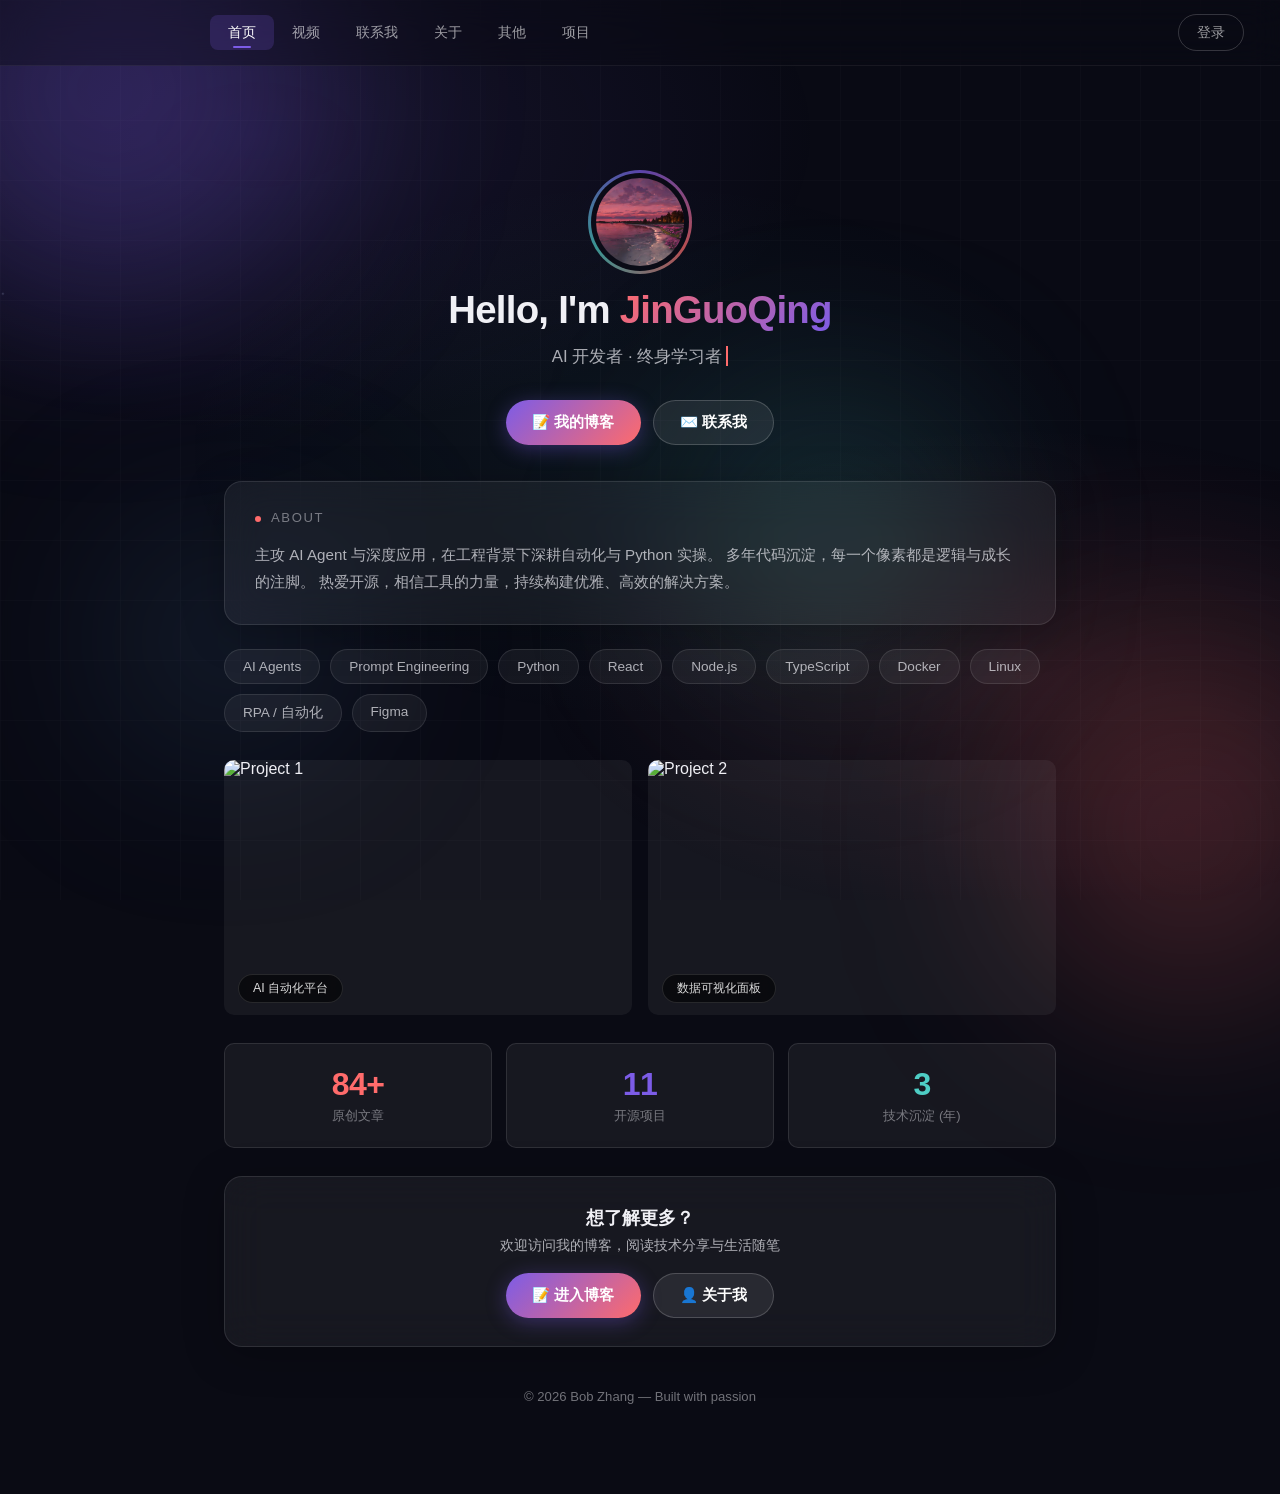
==== commit 05cbf93b: "Update code.html" ====
--- a/code.html
+++ b/code.html
@@ -2998,7 +2998,7 @@
     <section class="hero">
       <div class="avatar-wrap reveal-scale">
         <div class="avatar-ring"></div>
-        <div class="avatar-inner"><img src="images/IMG_20251001_2220592.jpg" alt="头像"></div>
+        <div class="avatar-inner"><img src="images/IMG_20251107_211251.jpg" alt="头像"></div>
       </div>
       <h1 class="reveal d1">Hello, I'm <span class="gradient">JinGuoQing</span></h1>
       <div class="tagline-wrap reveal d2">
@@ -4464,4 +4464,4 @@
 
 </body>
 
-</html>+</html>
